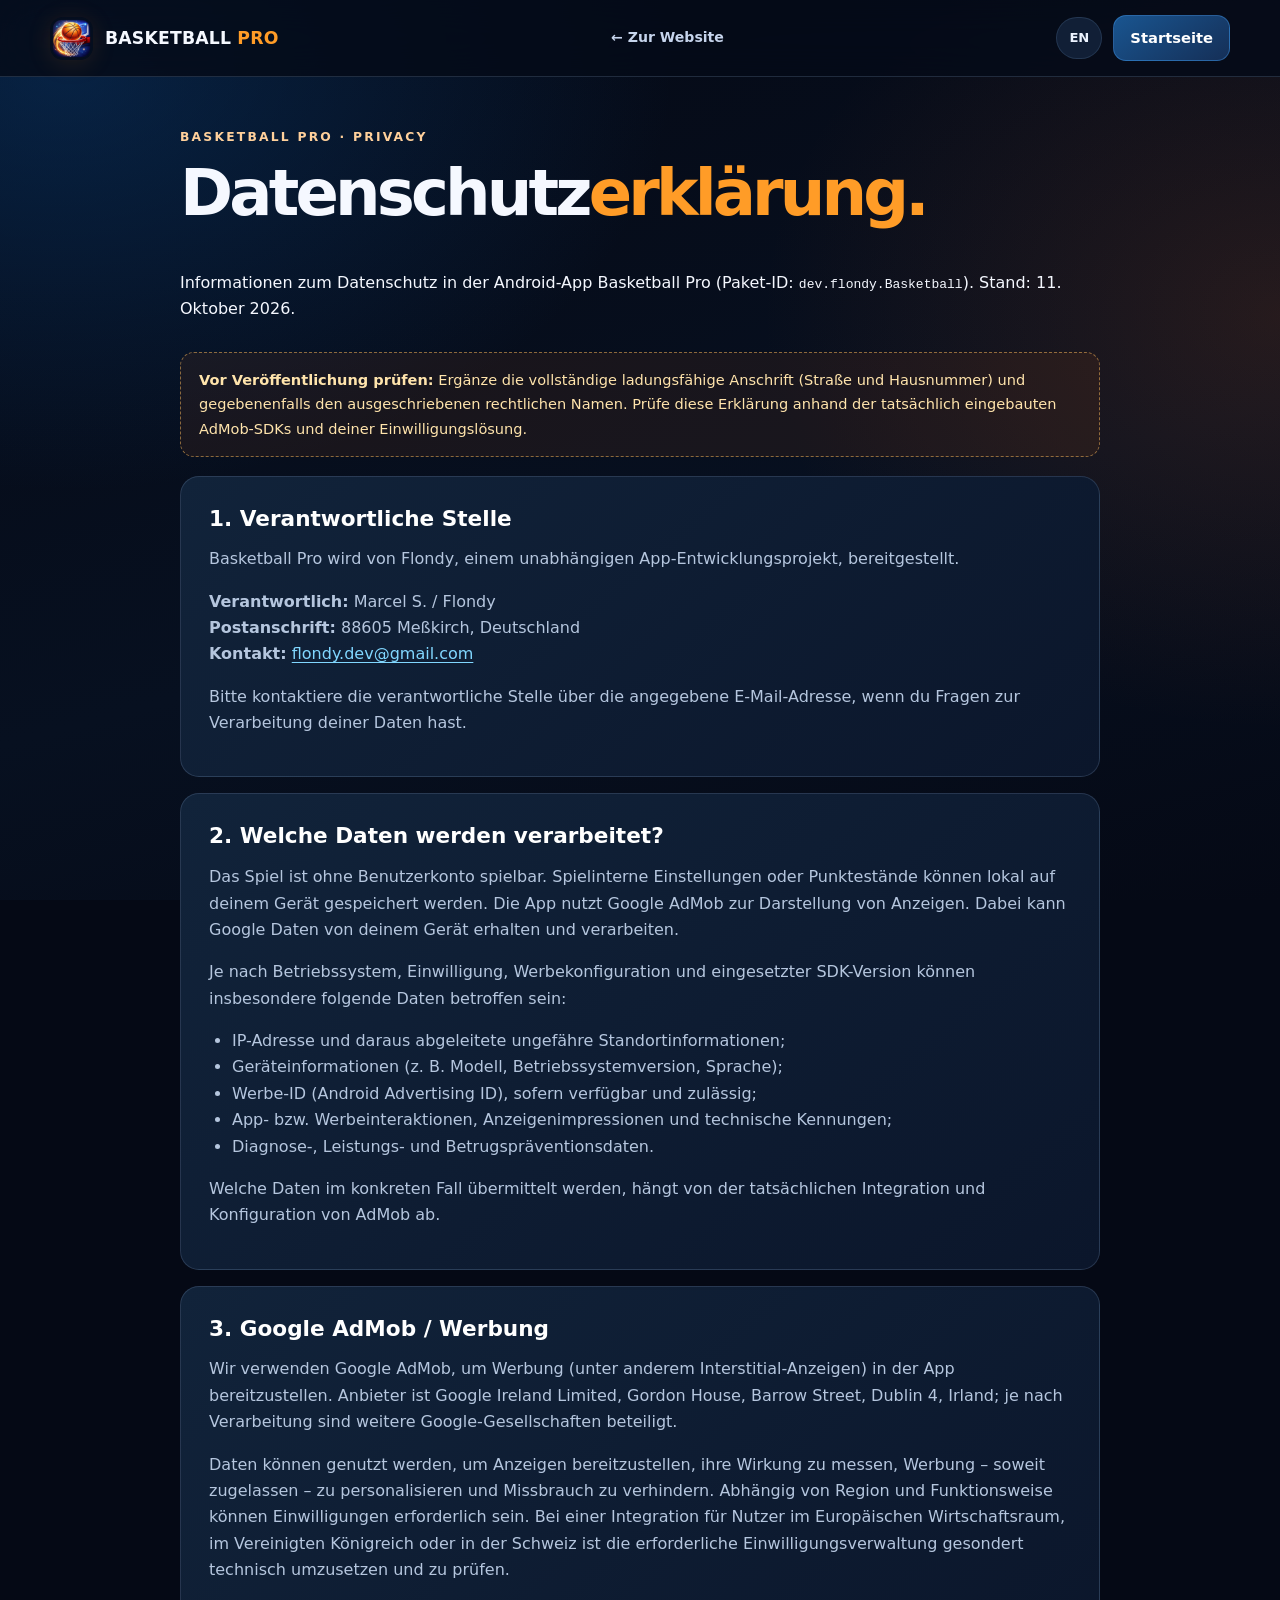
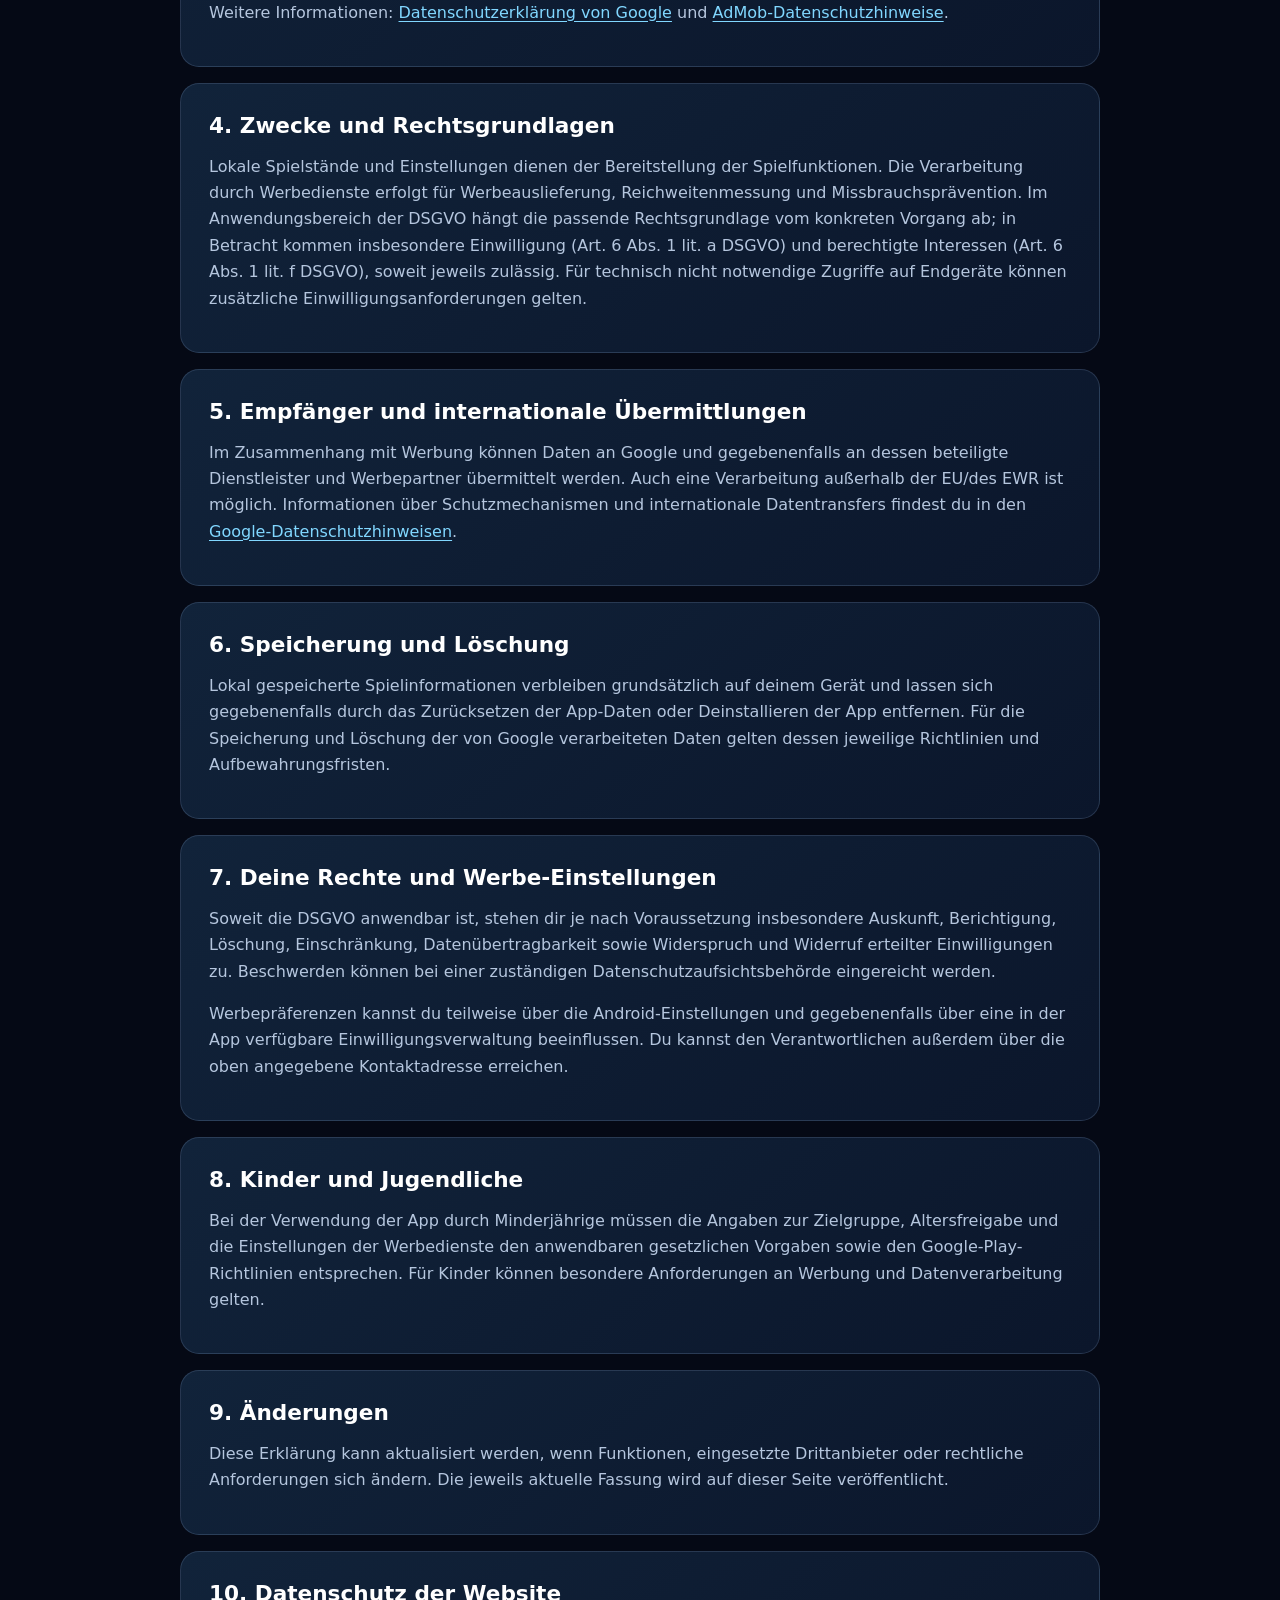
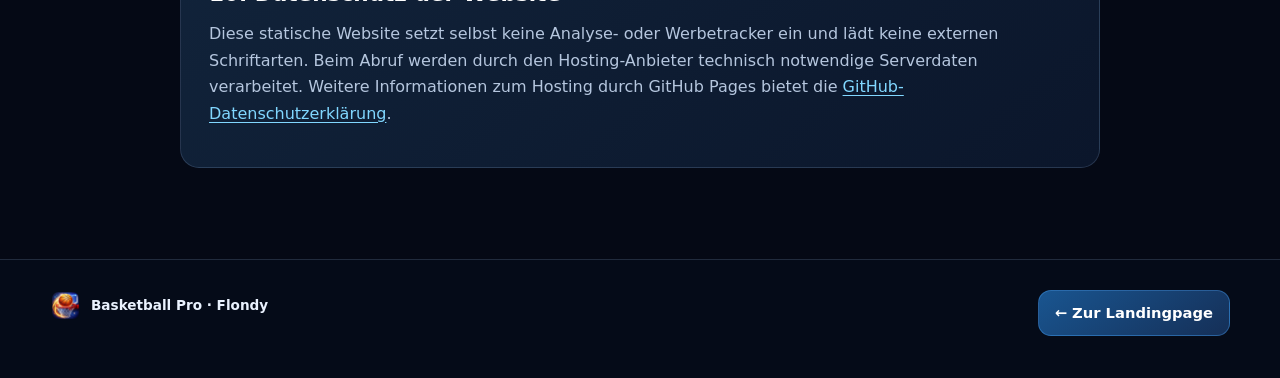
==== privacy.html @ b855fa84 "Add files via upload" ====
<!doctype html>
<html lang="de">
<head>
  <meta charset="utf-8"><meta name="viewport" content="width=device-width,initial-scale=1">
  <title>Datenschutzerklärung / Privacy Policy | Basketball Pro</title>
  <meta name="description" content="Datenschutzerklärung / Privacy Policy für die Android-App Basketball Pro von Flondy.">
  <meta name="theme-color" content="#050915"><link rel="icon" href="assets/icon.png" type="image/png"><link rel="stylesheet" href="styles.css">
</head>
<body>
<header class="topbar"><nav class="wrap nav" aria-label="Navigation">
  <a class="brand" href="index.html"><img src="assets/icon.png" alt=""><span>BASKETBALL <b>PRO</b></span></a>
  <div class="nav-links"><a href="index.html"><span data-language="de">← Zur Website</span><span data-language="en" hidden>← Back to website</span></a></div>
  <div class="nav-actions"><button class="lang-switch" data-language-button type="button">EN</button><a href="index.html" class="btn btn-sm btn-blue"><span data-language="de">Startseite</span><span data-language="en" hidden>Home</span></a></div>
</nav></header>
<main class="wrap privacy-wrap">
<div class="privacy-head"><p class="eyebrow">BASKETBALL PRO · PRIVACY</p>
  <h1 data-language="de">Datenschutz<span style="color:var(--orange)">erklärung.</span></h1>
  <h1 data-language="en" hidden>Privacy <span style="color:var(--orange)">Policy.</span></h1>
  <p data-language="de">Informationen zum Datenschutz in der Android-App Basketball Pro (Paket-ID: <code>dev.flondy.Basketball</code>). Stand: 11. Oktober 2026.</p>
  <p data-language="en" hidden>Data privacy information for the Android app Basketball Pro (package ID: <code>dev.flondy.Basketball</code>). Last updated: October 11, 2026.</p>
</div>
<!-- Contact information as provided. Confirm legal name and full service address as well as consent and SDK data before publishing. -->
<div class="privacy-warning" data-language="de"><strong>Vor Veröffentlichung prüfen:</strong> Ergänze die vollständige ladungsfähige Anschrift (Straße und Hausnummer) und gegebenenfalls den ausgeschriebenen rechtlichen Namen. Prüfe diese Erklärung anhand der tatsächlich eingebauten AdMob-SDKs und deiner Einwilligungslösung.</div>
<div class="privacy-warning" data-language="en" hidden><strong>Review before publishing:</strong> Add the full service address (street and house number) and, if necessary, your full legal name. Verify the policy against the AdMob SDKs and consent mechanism actually implemented in your app.</div>
<section data-language="de">
 <div class="privacy-card"><h2>1. Verantwortliche Stelle</h2><p>Basketball Pro wird von Flondy, einem unabhängigen App-Entwicklungsprojekt, bereitgestellt.</p><p><strong>Verantwortlich:</strong> Marcel S. / Flondy<br><strong>Postanschrift:</strong> 88605 Meßkirch, Deutschland<br><strong>Kontakt:</strong> <a href="mailto:flondy.dev@gmail.com">flondy.dev@gmail.com</a></p><p>Bitte kontaktiere die verantwortliche Stelle über die angegebene E-Mail-Adresse, wenn du Fragen zur Verarbeitung deiner Daten hast.</p></div>
 <div class="privacy-card"><h2>2. Welche Daten werden verarbeitet?</h2><p>Das Spiel ist ohne Benutzerkonto spielbar. Spielinterne Einstellungen oder Punktestände können lokal auf deinem Gerät gespeichert werden. Die App nutzt Google AdMob zur Darstellung von Anzeigen. Dabei kann Google Daten von deinem Gerät erhalten und verarbeiten.</p><p>Je nach Betriebssystem, Einwilligung, Werbekonfiguration und eingesetzter SDK-Version können insbesondere folgende Daten betroffen sein:</p><ul><li>IP-Adresse und daraus abgeleitete ungefähre Standortinformationen;</li><li>Geräteinformationen (z. B. Modell, Betriebssystemversion, Sprache);</li><li>Werbe-ID (Android Advertising ID), sofern verfügbar und zulässig;</li><li>App- bzw. Werbeinteraktionen, Anzeigenimpressionen und technische Kennungen;</li><li>Diagnose-, Leistungs- und Betrugspräventionsdaten.</li></ul><p>Welche Daten im konkreten Fall übermittelt werden, hängt von der tatsächlichen Integration und Konfiguration von AdMob ab.</p></div>
 <div class="privacy-card"><h2>3. Google AdMob / Werbung</h2><p>Wir verwenden Google AdMob, um Werbung (unter anderem Interstitial-Anzeigen) in der App bereitzustellen. Anbieter ist Google Ireland Limited, Gordon House, Barrow Street, Dublin 4, Irland; je nach Verarbeitung sind weitere Google-Gesellschaften beteiligt.</p><p>Daten können genutzt werden, um Anzeigen bereitzustellen, ihre Wirkung zu messen, Werbung – soweit zugelassen – zu personalisieren und Missbrauch zu verhindern. Abhängig von Region und Funktionsweise können Einwilligungen erforderlich sein. Bei einer Integration für Nutzer im Europäischen Wirtschaftsraum, im Vereinigten Königreich oder in der Schweiz ist die erforderliche Einwilligungsverwaltung gesondert technisch umzusetzen und zu prüfen.</p><p>Weitere Informationen: <a href="https://policies.google.com/privacy" target="_blank" rel="noopener noreferrer">Datenschutzerklärung von Google</a> und <a href="https://support.google.com/admob/answer/6128543" target="_blank" rel="noopener noreferrer">AdMob-Datenschutzhinweise</a>.</p></div>
 <div class="privacy-card"><h2>4. Zwecke und Rechtsgrundlagen</h2><p>Lokale Spielstände und Einstellungen dienen der Bereitstellung der Spielfunktionen. Die Verarbeitung durch Werbedienste erfolgt für Werbeauslieferung, Reichweitenmessung und Missbrauchsprävention. Im Anwendungsbereich der DSGVO hängt die passende Rechtsgrundlage vom konkreten Vorgang ab; in Betracht kommen insbesondere Einwilligung (Art. 6 Abs. 1 lit. a DSGVO) und berechtigte Interessen (Art. 6 Abs. 1 lit. f DSGVO), soweit jeweils zulässig. Für technisch nicht notwendige Zugriffe auf Endgeräte können zusätzliche Einwilligungsanforderungen gelten.</p></div>
 <div class="privacy-card"><h2>5. Empfänger und internationale Übermittlungen</h2><p>Im Zusammenhang mit Werbung können Daten an Google und gegebenenfalls an dessen beteiligte Dienstleister und Werbepartner übermittelt werden. Auch eine Verarbeitung außerhalb der EU/des EWR ist möglich. Informationen über Schutzmechanismen und internationale Datentransfers findest du in den <a href="https://policies.google.com/privacy" target="_blank" rel="noopener noreferrer">Google-Datenschutzhinweisen</a>.</p></div>
 <div class="privacy-card"><h2>6. Speicherung und Löschung</h2><p>Lokal gespeicherte Spielinformationen verbleiben grundsätzlich auf deinem Gerät und lassen sich gegebenenfalls durch das Zurücksetzen der App-Daten oder Deinstallieren der App entfernen. Für die Speicherung und Löschung der von Google verarbeiteten Daten gelten dessen jeweilige Richtlinien und Aufbewahrungsfristen.</p></div>
 <div class="privacy-card"><h2>7. Deine Rechte und Werbe-Einstellungen</h2><p>Soweit die DSGVO anwendbar ist, stehen dir je nach Voraussetzung insbesondere Auskunft, Berichtigung, Löschung, Einschränkung, Datenübertragbarkeit sowie Widerspruch und Widerruf erteilter Einwilligungen zu. Beschwerden können bei einer zuständigen Datenschutzaufsichtsbehörde eingereicht werden.</p><p>Werbepräferenzen kannst du teilweise über die Android-Einstellungen und gegebenenfalls über eine in der App verfügbare Einwilligungsverwaltung beeinflussen. Du kannst den Verantwortlichen außerdem über die oben angegebene Kontaktadresse erreichen.</p></div>
 <div class="privacy-card"><h2>8. Kinder und Jugendliche</h2><p>Bei der Verwendung der App durch Minderjährige müssen die Angaben zur Zielgruppe, Altersfreigabe und die Einstellungen der Werbedienste den anwendbaren gesetzlichen Vorgaben sowie den Google-Play-Richtlinien entsprechen. Für Kinder können besondere Anforderungen an Werbung und Datenverarbeitung gelten.</p></div>
 <div class="privacy-card"><h2>9. Änderungen</h2><p>Diese Erklärung kann aktualisiert werden, wenn Funktionen, eingesetzte Drittanbieter oder rechtliche Anforderungen sich ändern. Die jeweils aktuelle Fassung wird auf dieser Seite veröffentlicht.</p></div>
 <div class="privacy-card"><h2>10. Datenschutz der Website</h2><p>Diese statische Website setzt selbst keine Analyse- oder Werbetracker ein und lädt keine externen Schriftarten. Beim Abruf werden durch den Hosting-Anbieter technisch notwendige Serverdaten verarbeitet. Weitere Informationen zum Hosting durch GitHub Pages bietet die <a href="https://docs.github.com/en/site-policy/privacy-policies/github-general-privacy-statement" target="_blank" rel="noopener noreferrer">GitHub-Datenschutzerklärung</a>.</p></div>
</section>
<section data-language="en" hidden>
 <div class="privacy-card"><h2>1. Data controller</h2><p>Basketball Pro is provided by Flondy, an independent app development project.</p><p><strong>Controller:</strong> Marcel S. / Flondy<br><strong>Postal address:</strong> 88605 Meßkirch, Germany<br><strong>Contact:</strong> <a href="mailto:flondy.dev@gmail.com">flondy.dev@gmail.com</a></p><p>Please contact the controller at the listed email address with any privacy questions.</p></div>
 <div class="privacy-card"><h2>2. Information processed</h2><p>The game can be played without creating an account. Game settings and scores may be stored locally on the device. The app uses Google AdMob to display advertisements; in doing so, Google may receive and process device-related information.</p><p>Depending on the operating system, permissions, advertising configuration and SDK version, data may include:</p><ul><li>IP address and approximate location derived from it;</li><li>Device information (such as model, OS version and language);</li><li>Android Advertising ID where available and permitted;</li><li>Ad interactions, impressions and technical identifiers;</li><li>Diagnostics, performance and fraud-prevention data.</li></ul><p>The actual information transferred depends on the installed AdMob SDK and its configuration.</p></div>
 <div class="privacy-card"><h2>3. Google AdMob / advertising</h2><p>We use Google AdMob to display ads, including interstitial ads. A provider is Google Ireland Limited, Gordon House, Barrow Street, Dublin 4, Ireland; other Google entities may be involved in certain processing activities.</p><p>Information may be used to serve ads, measure performance, personalize ads where permitted and prevent fraud. Consent may be required depending on the country and processing activity. The app's actual consent implementation for relevant regions must be separately configured and verified.</p><p>See <a href="https://policies.google.com/privacy" target="_blank" rel="noopener noreferrer">Google Privacy Policy</a> and <a href="https://support.google.com/admob/answer/6128543" target="_blank" rel="noopener noreferrer">AdMob privacy information</a>.</p></div>
 <div class="privacy-card"><h2>4. Purposes and legal bases</h2><p>Local scores and settings support game functionality. Advertising services process data to serve and measure ads and help prevent abuse. Where the GDPR applies, the legal basis depends on the specific processing activity and may include consent (Art. 6(1)(a) GDPR) or legitimate interests (Art. 6(1)(f) GDPR), where appropriate. Separate consent rules may apply to non-essential access to devices.</p></div>
 <div class="privacy-card"><h2>5. Recipients and international transfers</h2><p>Advertising-related data may be shared with Google and, where applicable, relevant service providers and advertising partners. Data may be processed outside the EU/EEA. For information on applicable protections, please consult the <a href="https://policies.google.com/privacy" target="_blank" rel="noopener noreferrer">Google Privacy Policy</a>.</p></div>
 <div class="privacy-card"><h2>6. Retention and deletion</h2><p>Locally stored game information generally remains on your device and can usually be removed by clearing the app's data or uninstalling it. Google's own retention and deletion policies govern data it processes.</p></div>
 <div class="privacy-card"><h2>7. Your rights and advertising choices</h2><p>Where the GDPR applies and relevant conditions are met, you may have rights of access, correction, deletion, restriction, portability, objection and withdrawal of consent. You may also complain to a competent supervisory authority.</p><p>Some advertising settings can be controlled in Android settings and, where implemented, through the app's consent settings. You can also contact the controller using the contact details above.</p></div>
 <div class="privacy-card"><h2>8. Children and minors</h2><p>When minors use the app, audience declarations, age ratings and advertising settings must follow applicable laws and Google Play policies. Additional restrictions can apply to advertising and data processing relating to children.</p></div>
 <div class="privacy-card"><h2>9. Changes</h2><p>This Privacy Policy may be updated when features, third-party services or applicable regulations change. The latest version will be published here.</p></div>
 <div class="privacy-card"><h2>10. Website privacy</h2><p>This static website does not embed analytics or advertising trackers or load external font services. The hosting provider may process technical server access information. See <a href="https://docs.github.com/en/site-policy/privacy-policies/github-general-privacy-statement" target="_blank" rel="noopener noreferrer">GitHub's Privacy Statement</a> for GitHub Pages.</p></div>
</section>
</main>
<footer class="site-footer"><div class="wrap footer-row"><a href="index.html" class="footer-brand"><img src="assets/icon.png" alt="">Basketball Pro · Flondy</a><a href="index.html" class="btn btn-sm btn-blue"><span data-language="de">← Zur Landingpage</span><span data-language="en" hidden>← Back to landing page</span></a></div></footer>
<script src="script.js" defer></script>
</body></html>
---- styles.css ----
/* Basketball Pro • Flondy – responsive, zero dependencies */
:root{--bg:#050915;--navy:#08152e;--panel:#0d1b37;--line:rgba(180,209,255,.16);--white:#f5f8ff;--muted:#a5b5d3;--orange:#ff9c27;--yellow:#ffe092;--blue:#53b9ff;--cyan:#6ee6ff;--r:24px;--max:1180px}
*{box-sizing:border-box}html{scroll-behavior:smooth}body{margin:0;background:var(--bg);color:var(--white);font-family:Inter,ui-sans-serif,system-ui,-apple-system,'Segoe UI',Arial,sans-serif;line-height:1.65;overflow-x:hidden}body:before{content:'';position:fixed;inset:0;z-index:-1;pointer-events:none;background:radial-gradient(ellipse 800px 550px at 5% 8%,#093b7180,transparent 76%),radial-gradient(ellipse 700px 560px at 100% 35%,#b44e162e,transparent 74%),linear-gradient(165deg,#050915,#071020 60%,#050915)}a{color:inherit;text-decoration:none}a:focus-visible,button:focus-visible{outline:3px solid var(--cyan);outline-offset:4px}img{max-width:100%;display:block}button{font:inherit}[hidden]{display:none!important}.wrap{width:min(var(--max),calc(100% - 40px));margin:auto}
.topbar{position:sticky;top:0;z-index:50;border-bottom:1px solid var(--line);background:rgba(5,11,25,.84);backdrop-filter:blur(20px)}.nav{min-height:76px;display:flex;align-items:center;gap:22px;justify-content:space-between}.brand{display:flex;align-items:center;gap:12px;font-size:1.08rem;font-weight:900;letter-spacing:.01em;white-space:nowrap}.brand img{width:43px;height:43px;border-radius:13px;object-fit:cover;box-shadow:0 3px 25px #ff881e22}.brand span b{color:var(--orange)}.nav-links{display:flex;align-items:center;gap:25px;font-size:.88rem;color:#c6d4ec;font-weight:700}.nav-links a:hover,.footer-links a:hover{color:var(--orange)}.nav-actions{display:flex;align-items:center;gap:11px}.lang-switch{border:1px solid #4d6e924f;border-radius:100px;background:#111f36;color:#ecf3ff;padding:9px 12px;font-size:.82rem;font-weight:850;cursor:pointer}.lang-switch:hover{background:#263956}
.btn{border:1px solid var(--line);padding:13px 19px;border-radius:13px;background:#132644;color:white;display:inline-flex;align-items:center;justify-content:center;gap:10px;font-size:.92rem;font-weight:850;min-height:48px;cursor:pointer;transition:transform .2s,filter .2s,background .2s,box-shadow .2s}.btn:hover{transform:translateY(-3px);filter:brightness(1.08)}.btn-orange{border-color:#ffbe72;background:linear-gradient(135deg,#ffcf70,#ff8c1f 72%,#ef5a09);color:#131015;box-shadow:0 10px 30px #ff7c1c4d}.btn-blue{border-color:#489fef66;background:linear-gradient(145deg,#195590,#152f57)}.btn-simple{background:#172239}.btn-sm{padding:10px 16px;min-height:40px}.eyebrow{font-size:.77rem;color:#ffd09b;font-weight:900;letter-spacing:.18em;text-transform:uppercase}.hero{position:relative;padding:76px 0 76px;overflow:hidden}.hero:after{content:'';position:absolute;width:500px;height:500px;right:-200px;top:-270px;border-radius:50%;background:#ff7f1718;filter:blur(30px);pointer-events:none}.hero-grid{position:relative;display:grid;grid-template-columns:1fr .94fr;align-items:center;gap:55px}.pill{display:inline-flex;align-items:center;gap:9px;padding:8px 13px;border:1px solid #87d7ff42;background:#173e5e57;border-radius:30px;font-size:.78rem;color:#bfe7ff;font-weight:850;letter-spacing:.025em}.pill i{display:inline-block;background:#58e6ba;box-shadow:0 0 0 4px #58e6ba24;width:8px;height:8px;border-radius:50%}h1,h2,h3,p{margin-top:0}.headline{font-weight:1000;font-size:clamp(3.5rem,7.3vw,6.9rem);line-height:.98;letter-spacing:-.075em;margin:22px 0 23px;text-transform:uppercase}.headline .gold{display:block;color:var(--orange);background:linear-gradient(180deg,#fff3c3,#ffba45 48%,#ff7c1c);color:transparent;background-clip:text;-webkit-background-clip:text}.hero-desc{font-size:1.09rem;color:#c0d1eb;max-width:53ch;line-height:1.78}.hero-cta{margin-top:26px;display:flex;flex-wrap:wrap;gap:12px}.micro-stats{display:flex;flex-wrap:wrap;gap:18px;margin-top:28px;color:#b6c8e2;font-weight:750;font-size:.86rem}.micro-stats span::before{content:'✦';color:var(--orange);margin-right:8px}.visual{position:relative;min-width:0}.visual::after{content:'';position:absolute;inset:10% -6% -9%;border-radius:45%;background:#ff802528;filter:blur(55px);z-index:-1}.visual-frame{border:1px solid #609fe64f;border-radius:30px;background:linear-gradient(140deg,#16345591,#090f20);padding:10px;box-shadow:0 25px 95px #0009,0 0 50px #00baff10;overflow:hidden;transform:rotate(1deg)}.visual-frame img{border-radius:22px;width:100%;aspect-ratio:1/1;object-fit:cover}.visual-floating{position:absolute;bottom:-24px;left:-18px;background:linear-gradient(130deg,#112b53,#091d39);border:1px solid #55acff91;box-shadow:0 15px 35px #0009;padding:12px 18px;border-radius:16px;font-size:.86rem;font-weight:900;letter-spacing:.015em}.visual-floating strong{color:#78e4fc;font-size:1.16rem}
.section{padding:66px 0}.section-head{margin-bottom:29px}.section-head h2{font-size:clamp(2rem,3.7vw,3.25rem);line-height:1.12;letter-spacing:-.04em;margin:8px 0 13px}.section-head p{color:var(--muted);max-width:70ch}.section-head strong{color:#ffb34b}.feature-strip{border-top:1px solid var(--line);border-bottom:1px solid var(--line);background:linear-gradient(90deg,#0a1c33,#0e2840,#0a1c33);padding:19px 0}.feature-strip .wrap{display:flex;gap:25px;flex-wrap:wrap;align-items:center;justify-content:space-around;font-size:.81rem;color:#d2dff4;font-weight:800;letter-spacing:.08em;text-transform:uppercase}.feature-strip b{color:var(--orange)}.features{display:grid;grid-template-columns:repeat(3,minmax(0,1fr));gap:15px}.fcard{position:relative;overflow:hidden;background:linear-gradient(140deg,#122849dc,#0b162bdc);border:1px solid var(--line);border-radius:22px;padding:25px;transition:transform .2s,border-color .2s}.fcard:hover{transform:translateY(-5px);border-color:#54baff69}.fcard .ficon{width:49px;height:49px;border-radius:14px;display:grid;place-items:center;font-size:1.55rem;background:linear-gradient(145deg,#233e5b,#0c243b);box-shadow:inset 0 0 0 1px #67a8e53b;margin-bottom:18px}.fcard h3{font-size:1.1rem;margin-bottom:9px}.fcard p{color:var(--muted);font-size:.91rem;margin:0}
.spotlight{border-radius:25px;background:linear-gradient(145deg,#0c2545,#0f1b32);border:1px solid #5da6ff48;overflow:hidden;display:grid;grid-template-columns:1fr 1fr;align-items:center;gap:0}.spotlight-text{padding:40px}.spotlight-text h3{font-size:2.2rem;line-height:1.15;letter-spacing:-.03em}.spotlight-text p{color:var(--muted);line-height:1.8}.spotlight img{width:100%;height:100%;min-height:320px;object-fit:cover}.banner-image{width:100%;border-radius:19px;border:1px solid #4a97d456;box-shadow:0 15px 40px #0008}
.gallery-grid{display:grid;grid-template-columns:repeat(5,minmax(0,1fr));gap:13px}.shot{border:1px solid #668db742;background:#0e1d34;border-radius:18px;overflow:hidden;transition:transform .25s,box-shadow .25s;cursor:pointer;padding:0;color:inherit;text-align:left}.shot:hover{transform:translateY(-7px);box-shadow:0 12px 40px #0009,0 0 0 1px #ff9225}.shot img{width:100%;aspect-ratio:9/16;object-fit:cover}.shot-copy{padding:14px 12px 15px}.shot-copy h3{font-size:.92rem;margin:0 0 4px;line-height:1.35}.shot-copy p{color:#9fb1cd;margin:0;font-size:.78rem;line-height:1.5}.fineprint{color:#819ab8;font-size:.82rem;margin-top:15px}.faq{display:grid;gap:10px;max-width:930px}.faq details{border:1px solid var(--line);border-radius:15px;background:#101e34;padding:19px 20px}.faq summary{font-weight:850;cursor:pointer}.faq details p{color:var(--muted);margin:12px 0 0}.cta-panel{background:radial-gradient(ellipse at 90% 0,#e9732d49,transparent 44%),linear-gradient(120deg,#10254a,#0a1429);border:1px solid #ffab5950;border-radius:27px;padding:43px;display:flex;align-items:center;justify-content:space-between;gap:30px}.cta-panel h2{font-size:clamp(2rem,4vw,3.2rem);line-height:1.1;letter-spacing:-.04em;margin:9px 0}.cta-panel p{color:#c1d0e7;margin:0}.site-footer{border-top:1px solid var(--line);background:#050b18;padding:30px 0 42px;color:#a4b4d1;font-size:.85rem}.footer-row{display:flex;justify-content:space-between;align-items:flex-start;gap:20px;flex-wrap:wrap}.footer-links{display:flex;gap:19px;flex-wrap:wrap}.footer-note{max-width:58ch;color:#788ca9;margin-top:14px}.footer-brand{display:flex;gap:10px;align-items:center;font-weight:900;color:#eaf2fe}.footer-brand img{width:31px;height:31px;border-radius:8px}
.lightbox{position:fixed;inset:0;z-index:100;background:#01040cee;display:flex;justify-content:center;align-items:center;flex-direction:column;padding:45px 20px 22px;gap:10px}.lightbox img{max-width:min(100%,640px);max-height:76vh;object-fit:contain;border:1px solid #6cb7ff7c;border-radius:15px;box-shadow:0 12px 60px #000}.lightbox-title{color:#dceaff;font-weight:850}.lightbox-close{position:absolute;top:18px;right:20px;color:#fff;border:1px solid #7a97ae7a;border-radius:50%;width:40px;height:40px;background:#1b3555;cursor:pointer;font-size:25px}.lightbox-close:hover{background:#395d83}
.privacy-wrap{padding:50px 0 75px;max-width:920px}.privacy-head{margin-bottom:30px}.privacy-head h1{font-size:clamp(2.4rem,6vw,4rem);line-height:1.05;letter-spacing:-.06em}.privacy-card{border:1px solid var(--line);border-radius:19px;padding:24px 28px;background:linear-gradient(140deg,#11233a,#0b162b);margin:16px 0}.privacy-card h2{font-size:1.35rem;margin-bottom:10px;color:#fff}.privacy-card h3{font-size:1.05rem;margin:20px 0 8px}.privacy-card p,.privacy-card li{color:#b5c6de}.privacy-card a{color:#81d7ff;text-decoration:underline;text-underline-offset:3px}.privacy-card ul{padding-left:23px}.privacy-warning{padding:15px 18px;border:1px dashed #f3b55b86;background:#8f471622;color:#ffe4ac;border-radius:14px;margin:19px 0;font-size:.91rem}.privacy-card code{color:#ffd186;font-family:ui-monospace,Consolas,monospace}
@media(max-width:1020px){.gallery-grid{grid-template-columns:repeat(3,minmax(0,1fr))}.hero-grid{gap:28px}.headline{font-size:clamp(3.2rem,8vw,5rem)}.nav-links{gap:13px}}
@media(max-width:760px){.wrap{width:min(var(--max),calc(100% - 28px))}.nav{min-height:67px;gap:8px}.brand{font-size:.95rem}.brand img{width:35px;height:35px}.nav-links{display:none}.nav-actions .btn{padding:8px 12px;min-height:37px;font-size:.74rem}.lang-switch{padding:7px 9px}.hero{padding:44px 0 62px}.hero-grid{grid-template-columns:1fr}.headline{font-size:clamp(3.1rem,12vw,5.8rem)}.hero-desc{font-size:1rem}.visual{width:min(100%,520px);margin:14px auto 0}.visual-floating{left:0}.section{padding:48px 0}.features{grid-template-columns:repeat(2,minmax(0,1fr))}.spotlight{grid-template-columns:1fr}.spotlight-text{padding:26px}.spotlight img{min-height:0;max-height:390px}.gallery-grid{grid-template-columns:repeat(2,minmax(0,1fr))}.cta-panel{padding:26px;display:block}.cta-panel .btn{margin-top:20px}.privacy-card{padding:20px}.feature-strip .wrap{gap:15px}.fcard{padding:19px}}
@media(max-width:410px){.nav-actions .btn{display:none}.features{grid-template-columns:1fr}.micro-stats{gap:10px}.hero-cta{flex-direction:column}.hero-cta a{width:100%}.gallery-grid{gap:10px}.shot-copy{padding:11px 9px}.shot-copy h3{font-size:.85rem}}
@media(prefers-reduced-motion:reduce){html{scroll-behavior:auto}*,*::before,*::after{animation-duration:.001ms!important;transition-duration:.001ms!important}}
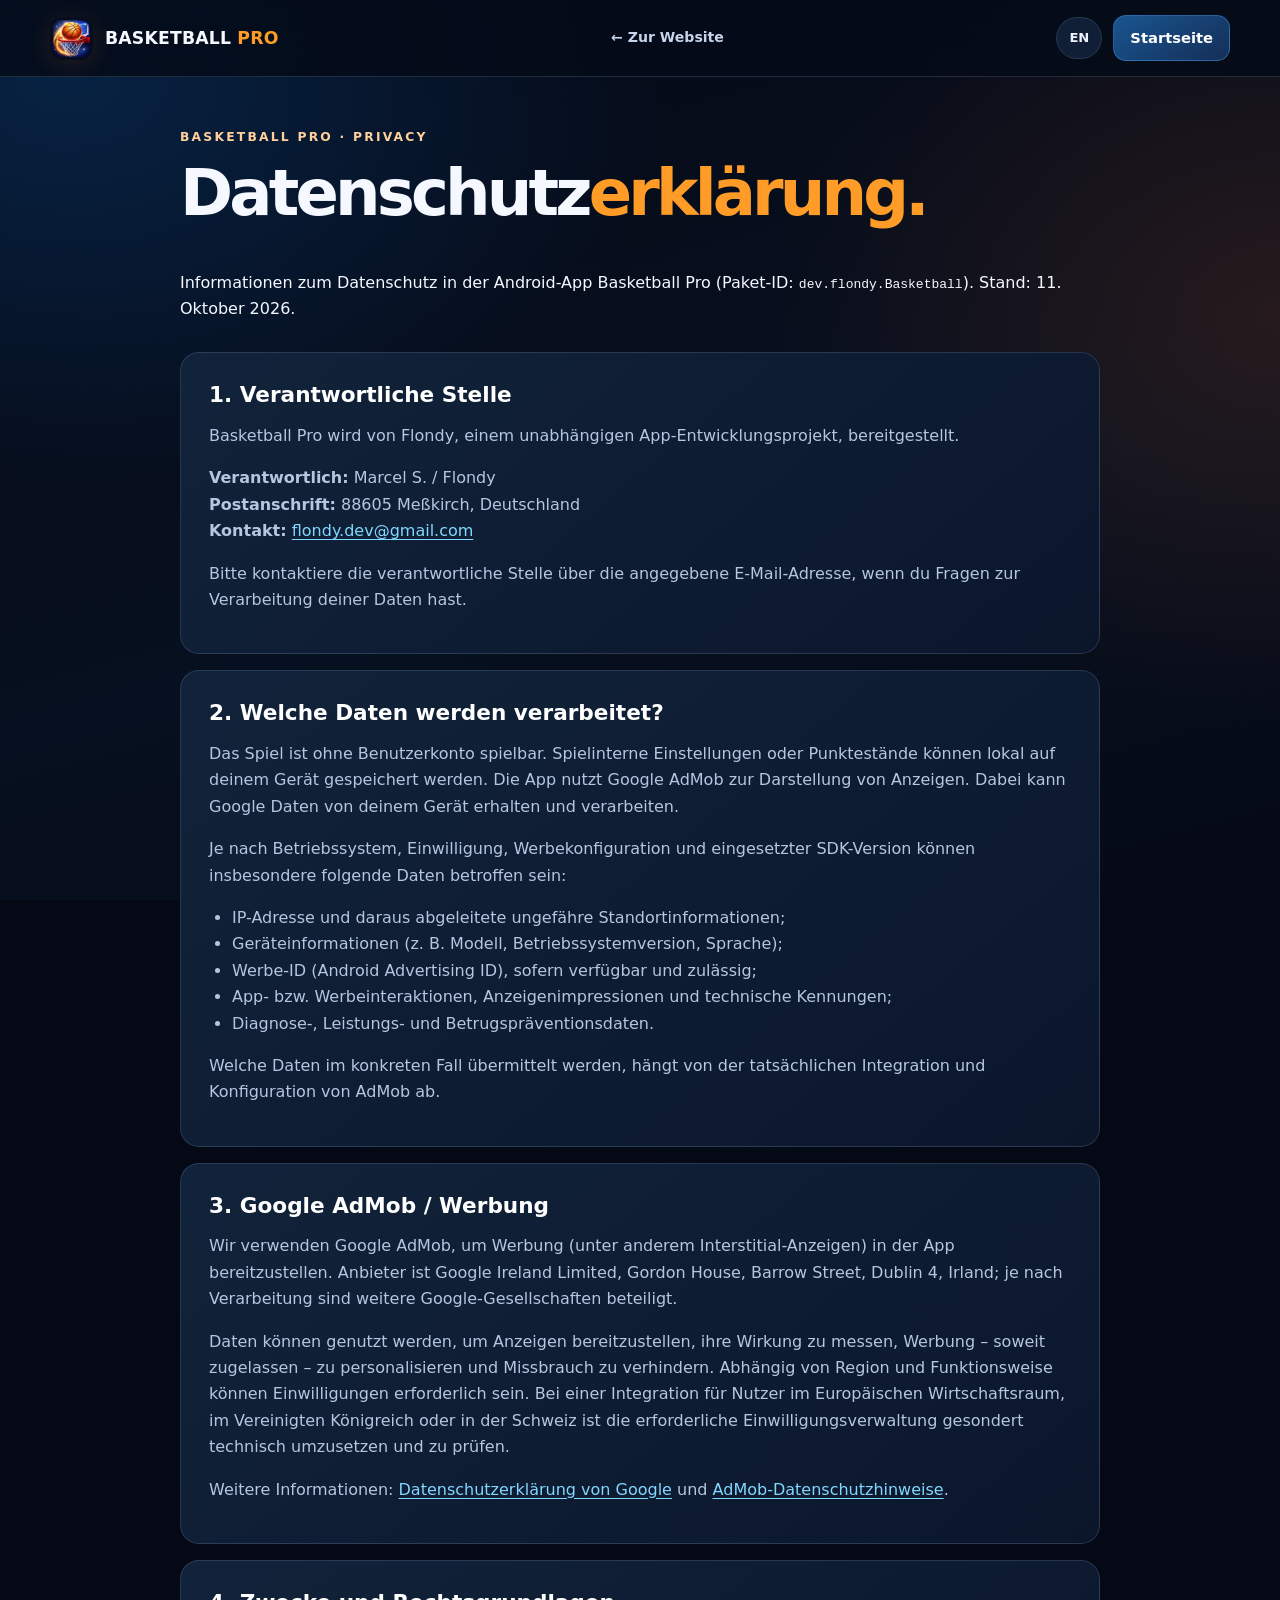
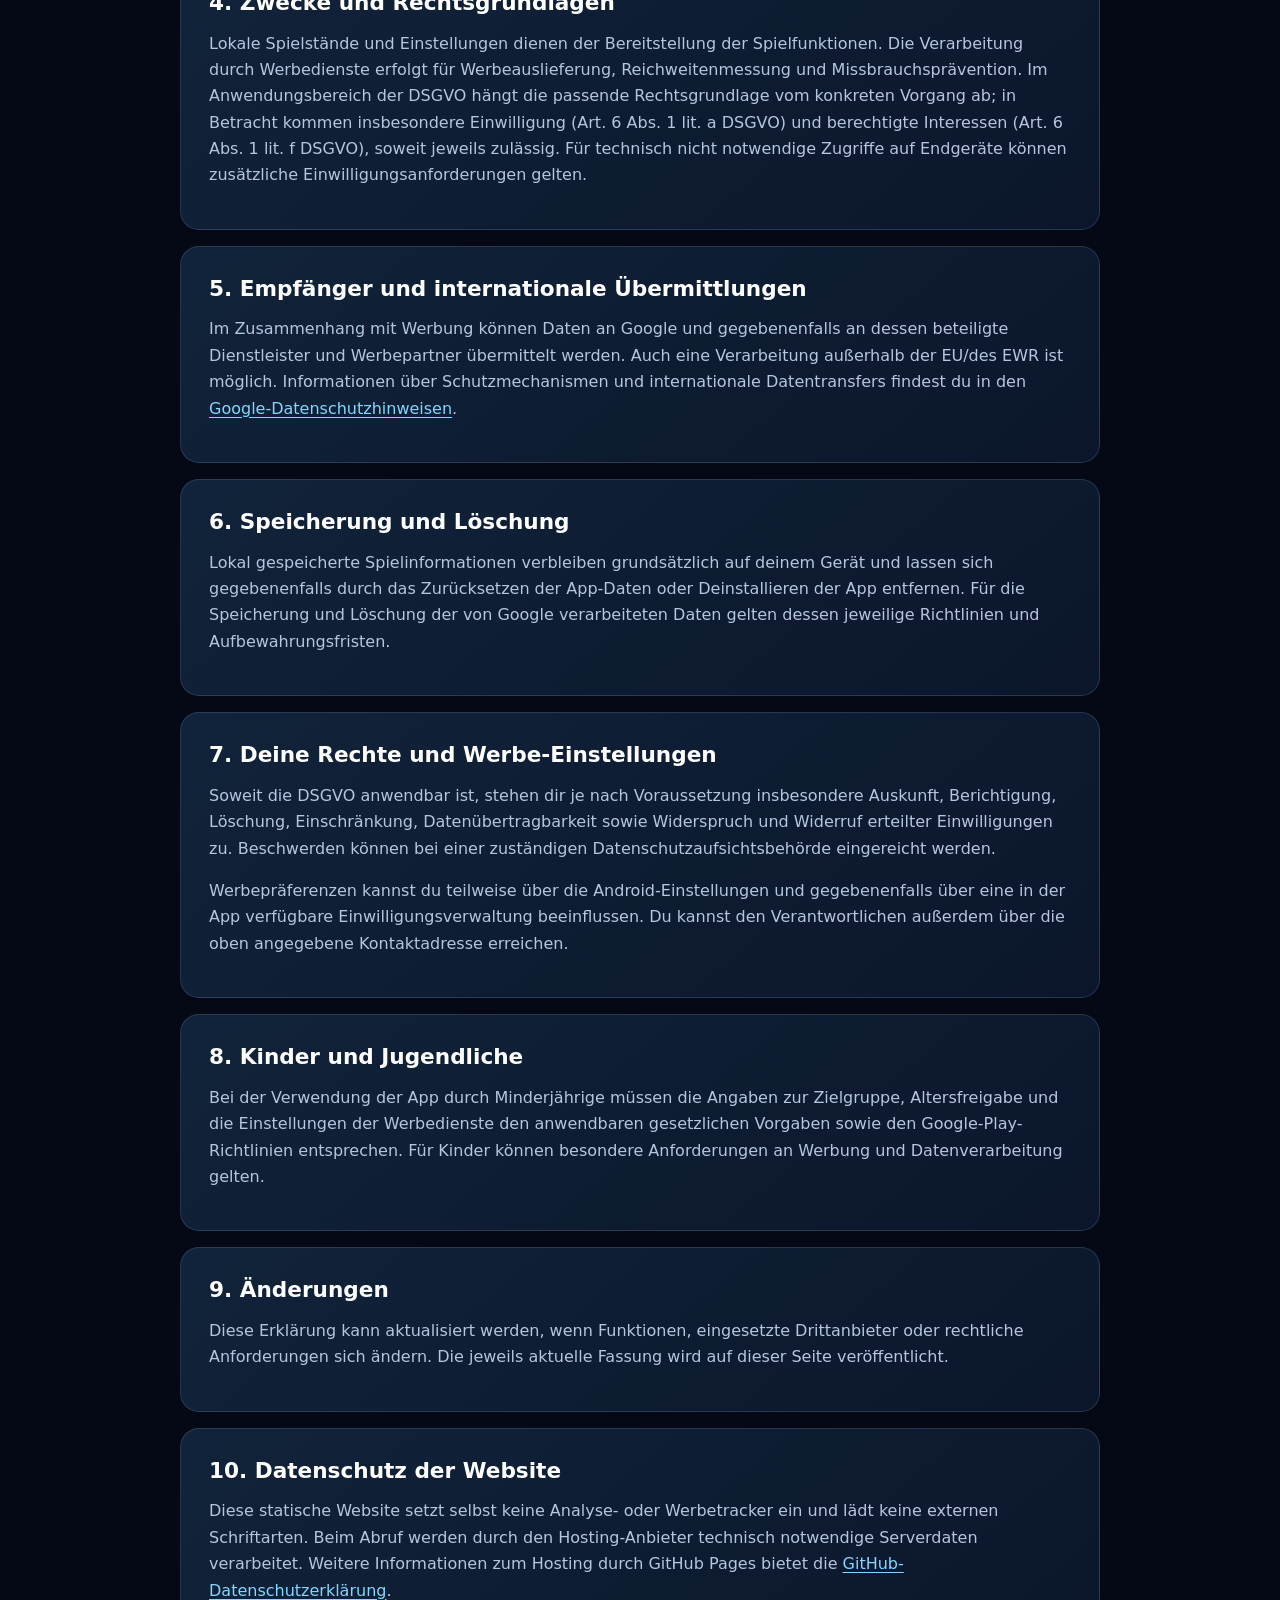
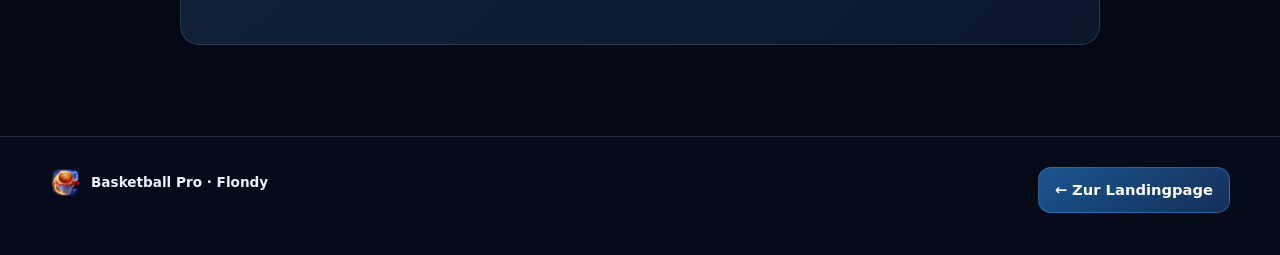
==== commit b6588b06: "Update privacy.html" ====
--- a/privacy.html
+++ b/privacy.html
@@ -19,9 +19,6 @@
   <p data-language="de">Informationen zum Datenschutz in der Android-App Basketball Pro (Paket-ID: <code>dev.flondy.Basketball</code>). Stand: 11. Oktober 2026.</p>
   <p data-language="en" hidden>Data privacy information for the Android app Basketball Pro (package ID: <code>dev.flondy.Basketball</code>). Last updated: October 11, 2026.</p>
 </div>
-<!-- Contact information as provided. Confirm legal name and full service address as well as consent and SDK data before publishing. -->
-<div class="privacy-warning" data-language="de"><strong>Vor Veröffentlichung prüfen:</strong> Ergänze die vollständige ladungsfähige Anschrift (Straße und Hausnummer) und gegebenenfalls den ausgeschriebenen rechtlichen Namen. Prüfe diese Erklärung anhand der tatsächlich eingebauten AdMob-SDKs und deiner Einwilligungslösung.</div>
-<div class="privacy-warning" data-language="en" hidden><strong>Review before publishing:</strong> Add the full service address (street and house number) and, if necessary, your full legal name. Verify the policy against the AdMob SDKs and consent mechanism actually implemented in your app.</div>
 <section data-language="de">
  <div class="privacy-card"><h2>1. Verantwortliche Stelle</h2><p>Basketball Pro wird von Flondy, einem unabhängigen App-Entwicklungsprojekt, bereitgestellt.</p><p><strong>Verantwortlich:</strong> Marcel S. / Flondy<br><strong>Postanschrift:</strong> 88605 Meßkirch, Deutschland<br><strong>Kontakt:</strong> <a href="mailto:flondy.dev@gmail.com">flondy.dev@gmail.com</a></p><p>Bitte kontaktiere die verantwortliche Stelle über die angegebene E-Mail-Adresse, wenn du Fragen zur Verarbeitung deiner Daten hast.</p></div>
  <div class="privacy-card"><h2>2. Welche Daten werden verarbeitet?</h2><p>Das Spiel ist ohne Benutzerkonto spielbar. Spielinterne Einstellungen oder Punktestände können lokal auf deinem Gerät gespeichert werden. Die App nutzt Google AdMob zur Darstellung von Anzeigen. Dabei kann Google Daten von deinem Gerät erhalten und verarbeiten.</p><p>Je nach Betriebssystem, Einwilligung, Werbekonfiguration und eingesetzter SDK-Version können insbesondere folgende Daten betroffen sein:</p><ul><li>IP-Adresse und daraus abgeleitete ungefähre Standortinformationen;</li><li>Geräteinformationen (z. B. Modell, Betriebssystemversion, Sprache);</li><li>Werbe-ID (Android Advertising ID), sofern verfügbar und zulässig;</li><li>App- bzw. Werbeinteraktionen, Anzeigenimpressionen und technische Kennungen;</li><li>Diagnose-, Leistungs- und Betrugspräventionsdaten.</li></ul><p>Welche Daten im konkreten Fall übermittelt werden, hängt von der tatsächlichen Integration und Konfiguration von AdMob ab.</p></div>
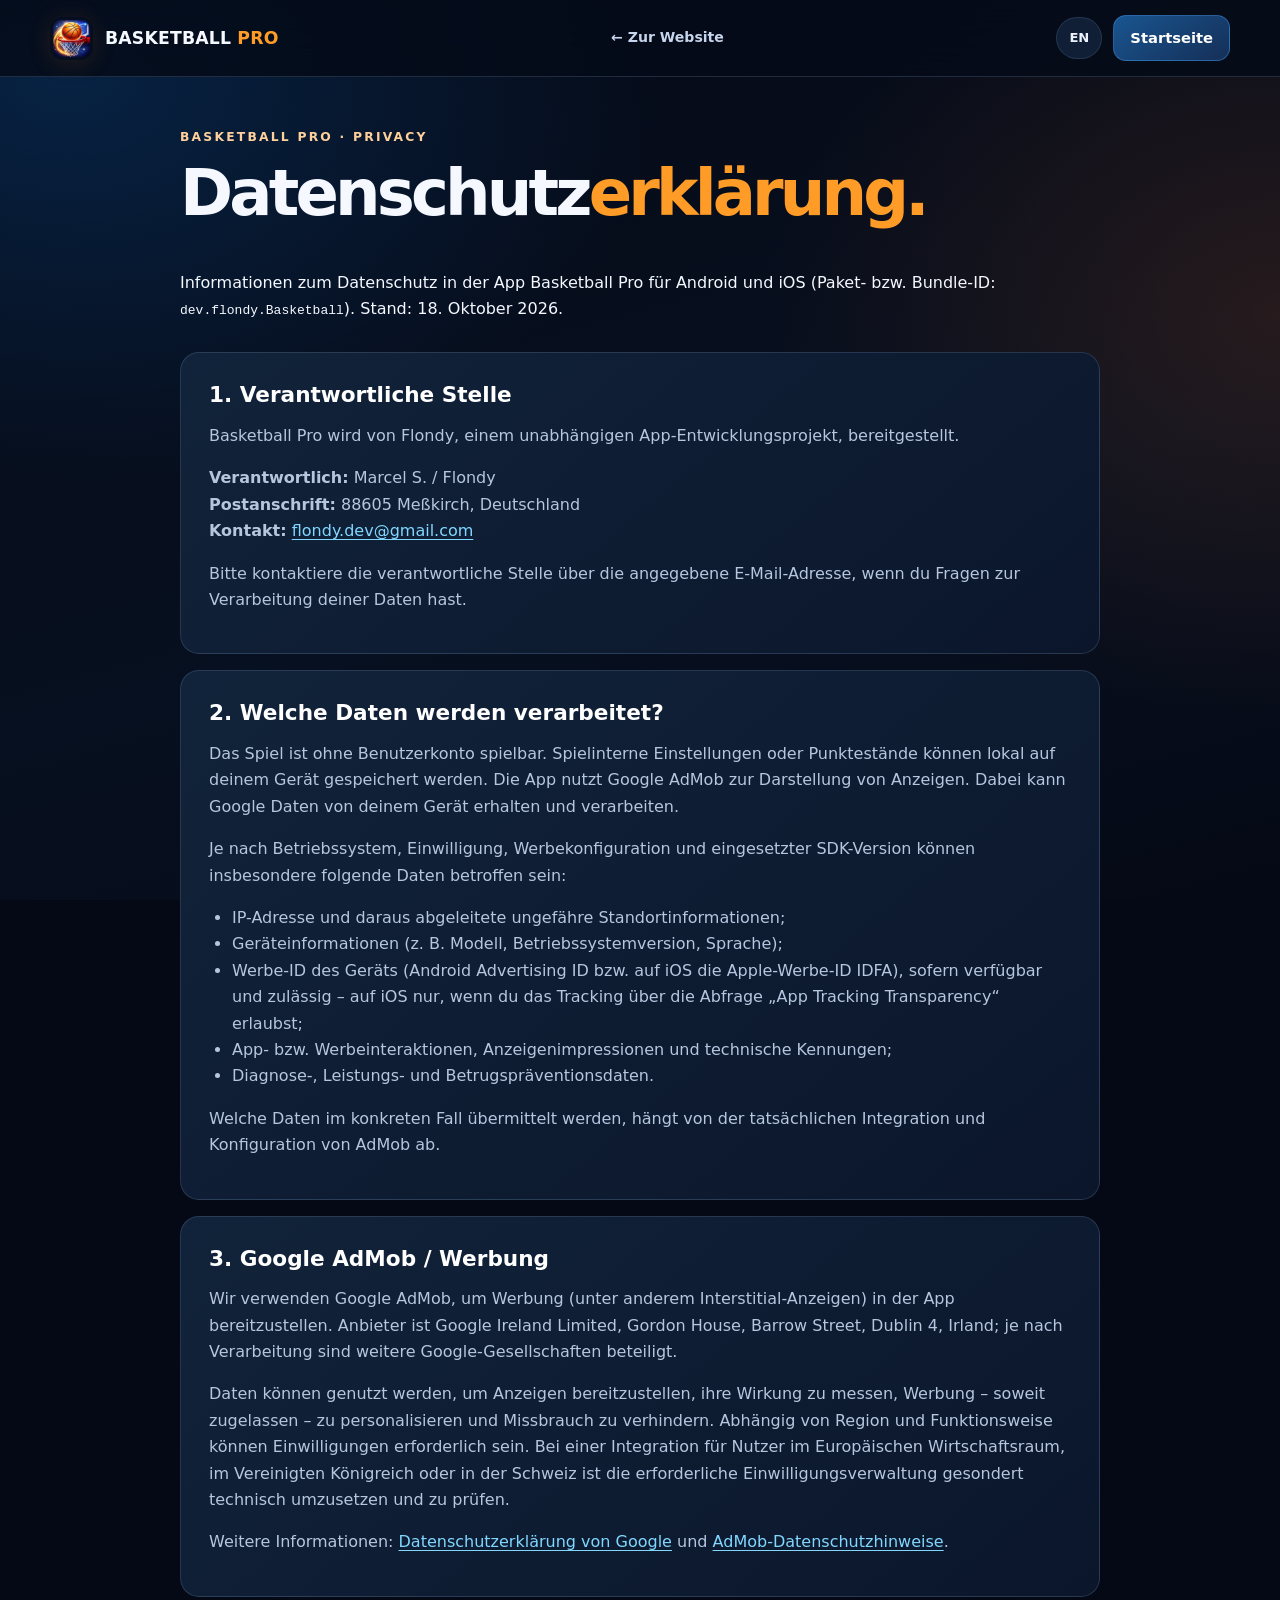
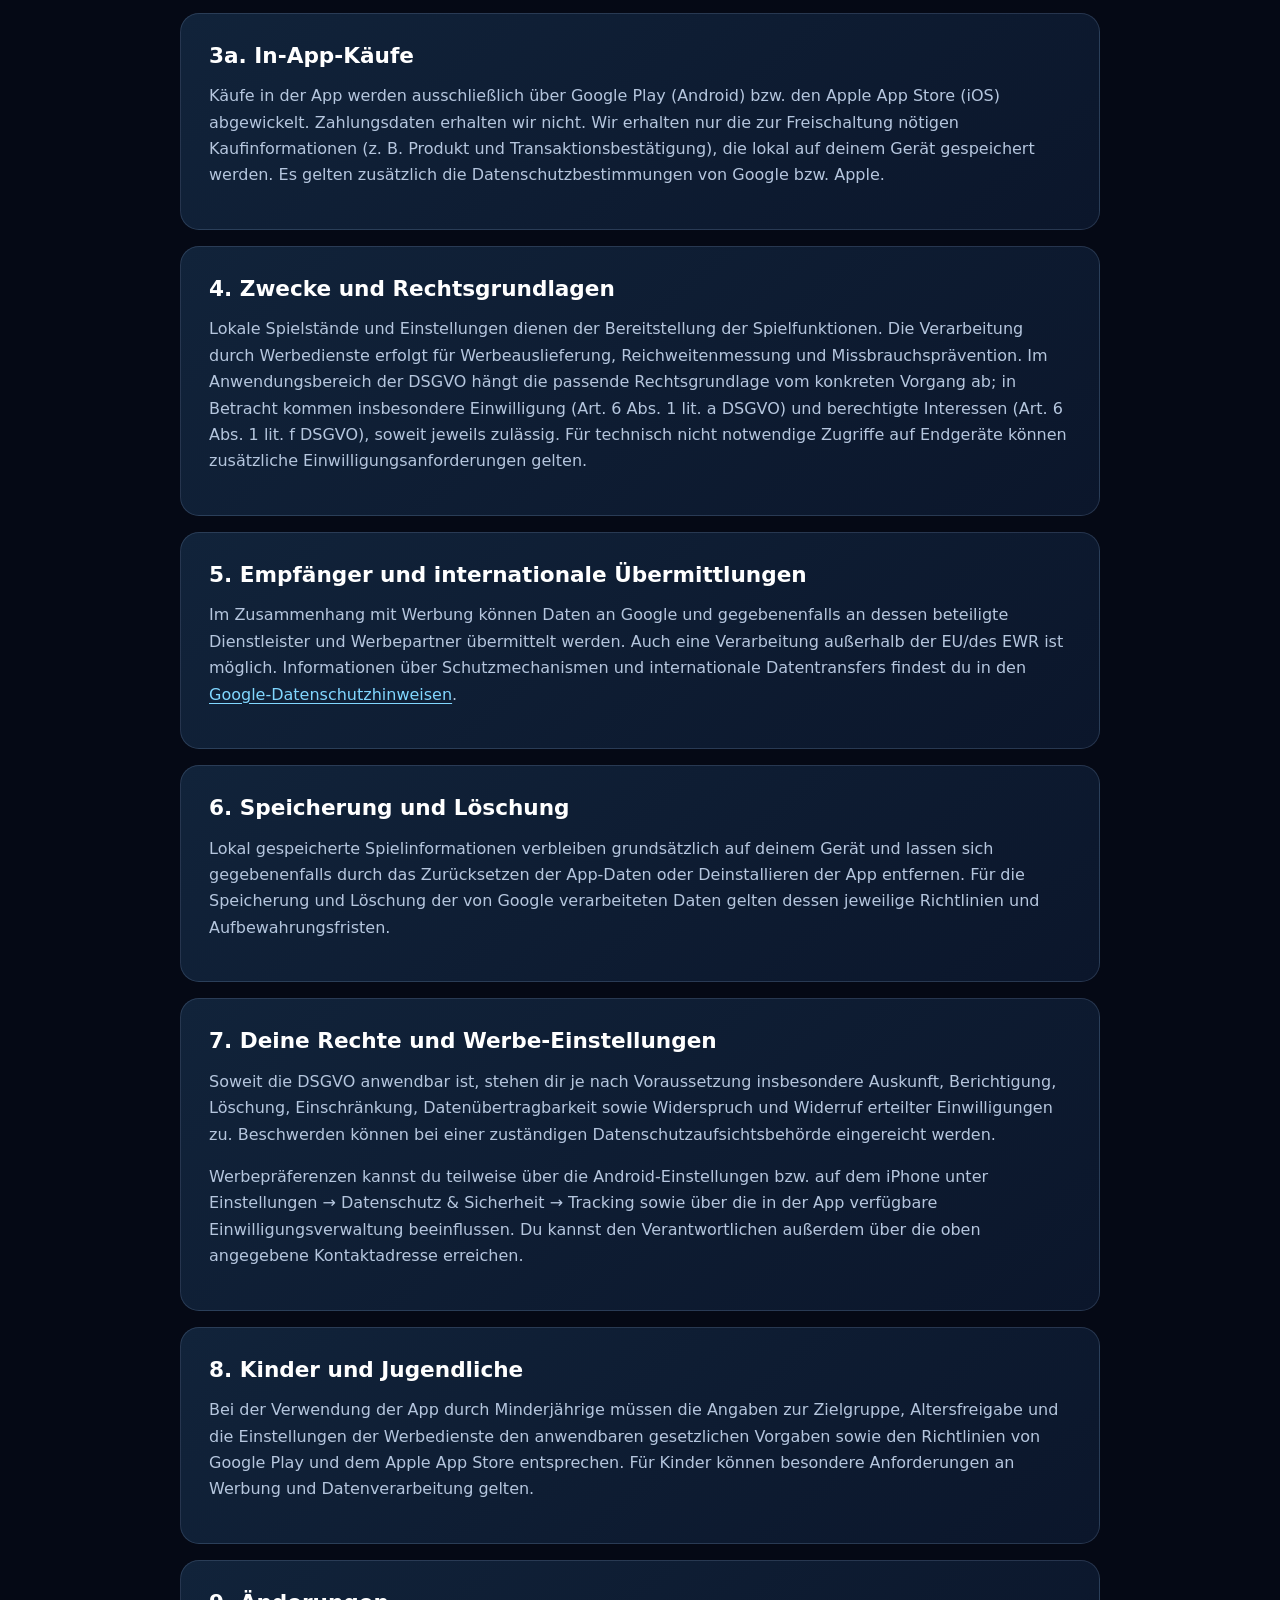
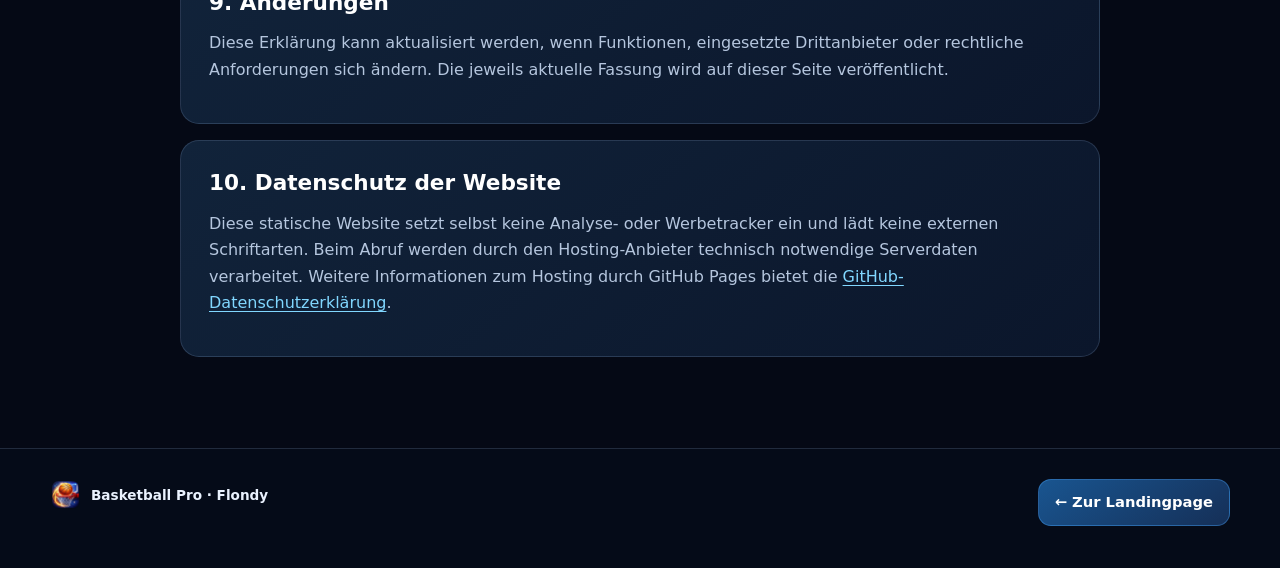
==== commit cab7df60: "Datenschutz: iOS-App, IDFA/ATT und In-App-Käufe über Apple ergänzt" ====
--- a/privacy.html
+++ b/privacy.html
@@ -3,7 +3,7 @@
 <head>
   <meta charset="utf-8"><meta name="viewport" content="width=device-width,initial-scale=1">
   <title>Datenschutzerklärung / Privacy Policy | Basketball Pro</title>
-  <meta name="description" content="Datenschutzerklärung / Privacy Policy für die Android-App Basketball Pro von Flondy.">
+  <meta name="description" content="Datenschutzerklärung / Privacy Policy für die Android- und iOS-App Basketball Pro von Flondy.">
   <meta name="theme-color" content="#050915"><link rel="icon" href="assets/icon.png" type="image/png"><link rel="stylesheet" href="styles.css">
 </head>
 <body>
@@ -16,30 +16,32 @@
 <div class="privacy-head"><p class="eyebrow">BASKETBALL PRO · PRIVACY</p>
   <h1 data-language="de">Datenschutz<span style="color:var(--orange)">erklärung.</span></h1>
   <h1 data-language="en" hidden>Privacy <span style="color:var(--orange)">Policy.</span></h1>
-  <p data-language="de">Informationen zum Datenschutz in der Android-App Basketball Pro (Paket-ID: <code>dev.flondy.Basketball</code>). Stand: 11. Oktober 2026.</p>
-  <p data-language="en" hidden>Data privacy information for the Android app Basketball Pro (package ID: <code>dev.flondy.Basketball</code>). Last updated: October 11, 2026.</p>
+  <p data-language="de">Informationen zum Datenschutz in der App Basketball Pro für Android und iOS (Paket- bzw. Bundle-ID: <code>dev.flondy.Basketball</code>). Stand: 18. Oktober 2026.</p>
+  <p data-language="en" hidden>Data privacy information for the Basketball Pro app on Android and iOS (package/bundle ID: <code>dev.flondy.Basketball</code>). Last updated: October 18, 2026.</p>
 </div>
 <section data-language="de">
  <div class="privacy-card"><h2>1. Verantwortliche Stelle</h2><p>Basketball Pro wird von Flondy, einem unabhängigen App-Entwicklungsprojekt, bereitgestellt.</p><p><strong>Verantwortlich:</strong> Marcel S. / Flondy<br><strong>Postanschrift:</strong> 88605 Meßkirch, Deutschland<br><strong>Kontakt:</strong> <a href="mailto:flondy.dev@gmail.com">flondy.dev@gmail.com</a></p><p>Bitte kontaktiere die verantwortliche Stelle über die angegebene E-Mail-Adresse, wenn du Fragen zur Verarbeitung deiner Daten hast.</p></div>
- <div class="privacy-card"><h2>2. Welche Daten werden verarbeitet?</h2><p>Das Spiel ist ohne Benutzerkonto spielbar. Spielinterne Einstellungen oder Punktestände können lokal auf deinem Gerät gespeichert werden. Die App nutzt Google AdMob zur Darstellung von Anzeigen. Dabei kann Google Daten von deinem Gerät erhalten und verarbeiten.</p><p>Je nach Betriebssystem, Einwilligung, Werbekonfiguration und eingesetzter SDK-Version können insbesondere folgende Daten betroffen sein:</p><ul><li>IP-Adresse und daraus abgeleitete ungefähre Standortinformationen;</li><li>Geräteinformationen (z. B. Modell, Betriebssystemversion, Sprache);</li><li>Werbe-ID (Android Advertising ID), sofern verfügbar und zulässig;</li><li>App- bzw. Werbeinteraktionen, Anzeigenimpressionen und technische Kennungen;</li><li>Diagnose-, Leistungs- und Betrugspräventionsdaten.</li></ul><p>Welche Daten im konkreten Fall übermittelt werden, hängt von der tatsächlichen Integration und Konfiguration von AdMob ab.</p></div>
+ <div class="privacy-card"><h2>2. Welche Daten werden verarbeitet?</h2><p>Das Spiel ist ohne Benutzerkonto spielbar. Spielinterne Einstellungen oder Punktestände können lokal auf deinem Gerät gespeichert werden. Die App nutzt Google AdMob zur Darstellung von Anzeigen. Dabei kann Google Daten von deinem Gerät erhalten und verarbeiten.</p><p>Je nach Betriebssystem, Einwilligung, Werbekonfiguration und eingesetzter SDK-Version können insbesondere folgende Daten betroffen sein:</p><ul><li>IP-Adresse und daraus abgeleitete ungefähre Standortinformationen;</li><li>Geräteinformationen (z. B. Modell, Betriebssystemversion, Sprache);</li><li>Werbe-ID des Geräts (Android Advertising ID bzw. auf iOS die Apple-Werbe-ID IDFA), sofern verfügbar und zulässig – auf iOS nur, wenn du das Tracking über die Abfrage „App Tracking Transparency“ erlaubst;</li><li>App- bzw. Werbeinteraktionen, Anzeigenimpressionen und technische Kennungen;</li><li>Diagnose-, Leistungs- und Betrugspräventionsdaten.</li></ul><p>Welche Daten im konkreten Fall übermittelt werden, hängt von der tatsächlichen Integration und Konfiguration von AdMob ab.</p></div>
  <div class="privacy-card"><h2>3. Google AdMob / Werbung</h2><p>Wir verwenden Google AdMob, um Werbung (unter anderem Interstitial-Anzeigen) in der App bereitzustellen. Anbieter ist Google Ireland Limited, Gordon House, Barrow Street, Dublin 4, Irland; je nach Verarbeitung sind weitere Google-Gesellschaften beteiligt.</p><p>Daten können genutzt werden, um Anzeigen bereitzustellen, ihre Wirkung zu messen, Werbung – soweit zugelassen – zu personalisieren und Missbrauch zu verhindern. Abhängig von Region und Funktionsweise können Einwilligungen erforderlich sein. Bei einer Integration für Nutzer im Europäischen Wirtschaftsraum, im Vereinigten Königreich oder in der Schweiz ist die erforderliche Einwilligungsverwaltung gesondert technisch umzusetzen und zu prüfen.</p><p>Weitere Informationen: <a href="https://policies.google.com/privacy" target="_blank" rel="noopener noreferrer">Datenschutzerklärung von Google</a> und <a href="https://support.google.com/admob/answer/6128543" target="_blank" rel="noopener noreferrer">AdMob-Datenschutzhinweise</a>.</p></div>
+ <div class="privacy-card"><h2>3a. In-App-Käufe</h2><p>Käufe in der App werden ausschließlich über Google Play (Android) bzw. den Apple App Store (iOS) abgewickelt. Zahlungsdaten erhalten wir nicht. Wir erhalten nur die zur Freischaltung nötigen Kaufinformationen (z. B. Produkt und Transaktionsbestätigung), die lokal auf deinem Gerät gespeichert werden. Es gelten zusätzlich die Datenschutzbestimmungen von Google bzw. Apple.</p></div>
  <div class="privacy-card"><h2>4. Zwecke und Rechtsgrundlagen</h2><p>Lokale Spielstände und Einstellungen dienen der Bereitstellung der Spielfunktionen. Die Verarbeitung durch Werbedienste erfolgt für Werbeauslieferung, Reichweitenmessung und Missbrauchsprävention. Im Anwendungsbereich der DSGVO hängt die passende Rechtsgrundlage vom konkreten Vorgang ab; in Betracht kommen insbesondere Einwilligung (Art. 6 Abs. 1 lit. a DSGVO) und berechtigte Interessen (Art. 6 Abs. 1 lit. f DSGVO), soweit jeweils zulässig. Für technisch nicht notwendige Zugriffe auf Endgeräte können zusätzliche Einwilligungsanforderungen gelten.</p></div>
  <div class="privacy-card"><h2>5. Empfänger und internationale Übermittlungen</h2><p>Im Zusammenhang mit Werbung können Daten an Google und gegebenenfalls an dessen beteiligte Dienstleister und Werbepartner übermittelt werden. Auch eine Verarbeitung außerhalb der EU/des EWR ist möglich. Informationen über Schutzmechanismen und internationale Datentransfers findest du in den <a href="https://policies.google.com/privacy" target="_blank" rel="noopener noreferrer">Google-Datenschutzhinweisen</a>.</p></div>
  <div class="privacy-card"><h2>6. Speicherung und Löschung</h2><p>Lokal gespeicherte Spielinformationen verbleiben grundsätzlich auf deinem Gerät und lassen sich gegebenenfalls durch das Zurücksetzen der App-Daten oder Deinstallieren der App entfernen. Für die Speicherung und Löschung der von Google verarbeiteten Daten gelten dessen jeweilige Richtlinien und Aufbewahrungsfristen.</p></div>
- <div class="privacy-card"><h2>7. Deine Rechte und Werbe-Einstellungen</h2><p>Soweit die DSGVO anwendbar ist, stehen dir je nach Voraussetzung insbesondere Auskunft, Berichtigung, Löschung, Einschränkung, Datenübertragbarkeit sowie Widerspruch und Widerruf erteilter Einwilligungen zu. Beschwerden können bei einer zuständigen Datenschutzaufsichtsbehörde eingereicht werden.</p><p>Werbepräferenzen kannst du teilweise über die Android-Einstellungen und gegebenenfalls über eine in der App verfügbare Einwilligungsverwaltung beeinflussen. Du kannst den Verantwortlichen außerdem über die oben angegebene Kontaktadresse erreichen.</p></div>
- <div class="privacy-card"><h2>8. Kinder und Jugendliche</h2><p>Bei der Verwendung der App durch Minderjährige müssen die Angaben zur Zielgruppe, Altersfreigabe und die Einstellungen der Werbedienste den anwendbaren gesetzlichen Vorgaben sowie den Google-Play-Richtlinien entsprechen. Für Kinder können besondere Anforderungen an Werbung und Datenverarbeitung gelten.</p></div>
+ <div class="privacy-card"><h2>7. Deine Rechte und Werbe-Einstellungen</h2><p>Soweit die DSGVO anwendbar ist, stehen dir je nach Voraussetzung insbesondere Auskunft, Berichtigung, Löschung, Einschränkung, Datenübertragbarkeit sowie Widerspruch und Widerruf erteilter Einwilligungen zu. Beschwerden können bei einer zuständigen Datenschutzaufsichtsbehörde eingereicht werden.</p><p>Werbepräferenzen kannst du teilweise über die Android-Einstellungen bzw. auf dem iPhone unter Einstellungen → Datenschutz &amp; Sicherheit → Tracking sowie über die in der App verfügbare Einwilligungsverwaltung beeinflussen. Du kannst den Verantwortlichen außerdem über die oben angegebene Kontaktadresse erreichen.</p></div>
+ <div class="privacy-card"><h2>8. Kinder und Jugendliche</h2><p>Bei der Verwendung der App durch Minderjährige müssen die Angaben zur Zielgruppe, Altersfreigabe und die Einstellungen der Werbedienste den anwendbaren gesetzlichen Vorgaben sowie den Richtlinien von Google Play und dem Apple App Store entsprechen. Für Kinder können besondere Anforderungen an Werbung und Datenverarbeitung gelten.</p></div>
  <div class="privacy-card"><h2>9. Änderungen</h2><p>Diese Erklärung kann aktualisiert werden, wenn Funktionen, eingesetzte Drittanbieter oder rechtliche Anforderungen sich ändern. Die jeweils aktuelle Fassung wird auf dieser Seite veröffentlicht.</p></div>
  <div class="privacy-card"><h2>10. Datenschutz der Website</h2><p>Diese statische Website setzt selbst keine Analyse- oder Werbetracker ein und lädt keine externen Schriftarten. Beim Abruf werden durch den Hosting-Anbieter technisch notwendige Serverdaten verarbeitet. Weitere Informationen zum Hosting durch GitHub Pages bietet die <a href="https://docs.github.com/en/site-policy/privacy-policies/github-general-privacy-statement" target="_blank" rel="noopener noreferrer">GitHub-Datenschutzerklärung</a>.</p></div>
 </section>
 <section data-language="en" hidden>
  <div class="privacy-card"><h2>1. Data controller</h2><p>Basketball Pro is provided by Flondy, an independent app development project.</p><p><strong>Controller:</strong> Marcel S. / Flondy<br><strong>Postal address:</strong> 88605 Meßkirch, Germany<br><strong>Contact:</strong> <a href="mailto:flondy.dev@gmail.com">flondy.dev@gmail.com</a></p><p>Please contact the controller at the listed email address with any privacy questions.</p></div>
- <div class="privacy-card"><h2>2. Information processed</h2><p>The game can be played without creating an account. Game settings and scores may be stored locally on the device. The app uses Google AdMob to display advertisements; in doing so, Google may receive and process device-related information.</p><p>Depending on the operating system, permissions, advertising configuration and SDK version, data may include:</p><ul><li>IP address and approximate location derived from it;</li><li>Device information (such as model, OS version and language);</li><li>Android Advertising ID where available and permitted;</li><li>Ad interactions, impressions and technical identifiers;</li><li>Diagnostics, performance and fraud-prevention data.</li></ul><p>The actual information transferred depends on the installed AdMob SDK and its configuration.</p></div>
+ <div class="privacy-card"><h2>2. Information processed</h2><p>The game can be played without creating an account. Game settings and scores may be stored locally on the device. The app uses Google AdMob to display advertisements; in doing so, Google may receive and process device-related information.</p><p>Depending on the operating system, permissions, advertising configuration and SDK version, data may include:</p><ul><li>IP address and approximate location derived from it;</li><li>Device information (such as model, OS version and language);</li><li>The device advertising ID (Android Advertising ID, or on iOS the Apple Identifier for Advertisers, IDFA) where available and permitted – on iOS only if you allow tracking in the App Tracking Transparency prompt;</li><li>Ad interactions, impressions and technical identifiers;</li><li>Diagnostics, performance and fraud-prevention data.</li></ul><p>The actual information transferred depends on the installed AdMob SDK and its configuration.</p></div>
  <div class="privacy-card"><h2>3. Google AdMob / advertising</h2><p>We use Google AdMob to display ads, including interstitial ads. A provider is Google Ireland Limited, Gordon House, Barrow Street, Dublin 4, Ireland; other Google entities may be involved in certain processing activities.</p><p>Information may be used to serve ads, measure performance, personalize ads where permitted and prevent fraud. Consent may be required depending on the country and processing activity. The app's actual consent implementation for relevant regions must be separately configured and verified.</p><p>See <a href="https://policies.google.com/privacy" target="_blank" rel="noopener noreferrer">Google Privacy Policy</a> and <a href="https://support.google.com/admob/answer/6128543" target="_blank" rel="noopener noreferrer">AdMob privacy information</a>.</p></div>
+ <div class="privacy-card"><h2>3a. In-app purchases</h2><p>Purchases are processed exclusively by Google Play (Android) or the Apple App Store (iOS). We never receive payment data; we only receive the purchase information needed to unlock items (such as the product and transaction confirmation), which is stored locally on your device. Google's or Apple's privacy policies also apply.</p></div>
  <div class="privacy-card"><h2>4. Purposes and legal bases</h2><p>Local scores and settings support game functionality. Advertising services process data to serve and measure ads and help prevent abuse. Where the GDPR applies, the legal basis depends on the specific processing activity and may include consent (Art. 6(1)(a) GDPR) or legitimate interests (Art. 6(1)(f) GDPR), where appropriate. Separate consent rules may apply to non-essential access to devices.</p></div>
  <div class="privacy-card"><h2>5. Recipients and international transfers</h2><p>Advertising-related data may be shared with Google and, where applicable, relevant service providers and advertising partners. Data may be processed outside the EU/EEA. For information on applicable protections, please consult the <a href="https://policies.google.com/privacy" target="_blank" rel="noopener noreferrer">Google Privacy Policy</a>.</p></div>
  <div class="privacy-card"><h2>6. Retention and deletion</h2><p>Locally stored game information generally remains on your device and can usually be removed by clearing the app's data or uninstalling it. Google's own retention and deletion policies govern data it processes.</p></div>
- <div class="privacy-card"><h2>7. Your rights and advertising choices</h2><p>Where the GDPR applies and relevant conditions are met, you may have rights of access, correction, deletion, restriction, portability, objection and withdrawal of consent. You may also complain to a competent supervisory authority.</p><p>Some advertising settings can be controlled in Android settings and, where implemented, through the app's consent settings. You can also contact the controller using the contact details above.</p></div>
- <div class="privacy-card"><h2>8. Children and minors</h2><p>When minors use the app, audience declarations, age ratings and advertising settings must follow applicable laws and Google Play policies. Additional restrictions can apply to advertising and data processing relating to children.</p></div>
+ <div class="privacy-card"><h2>7. Your rights and advertising choices</h2><p>Where the GDPR applies and relevant conditions are met, you may have rights of access, correction, deletion, restriction, portability, objection and withdrawal of consent. You may also complain to a competent supervisory authority.</p><p>Some advertising settings can be controlled in Android settings, on iPhone under Settings → Privacy &amp; Security → Tracking, and through the app's consent settings. You can also contact the controller using the contact details above.</p></div>
+ <div class="privacy-card"><h2>8. Children and minors</h2><p>When minors use the app, audience declarations, age ratings and advertising settings must follow applicable laws and Google Play and Apple App Store policies. Additional restrictions can apply to advertising and data processing relating to children.</p></div>
  <div class="privacy-card"><h2>9. Changes</h2><p>This Privacy Policy may be updated when features, third-party services or applicable regulations change. The latest version will be published here.</p></div>
  <div class="privacy-card"><h2>10. Website privacy</h2><p>This static website does not embed analytics or advertising trackers or load external font services. The hosting provider may process technical server access information. See <a href="https://docs.github.com/en/site-policy/privacy-policies/github-general-privacy-statement" target="_blank" rel="noopener noreferrer">GitHub's Privacy Statement</a> for GitHub Pages.</p></div>
 </section>
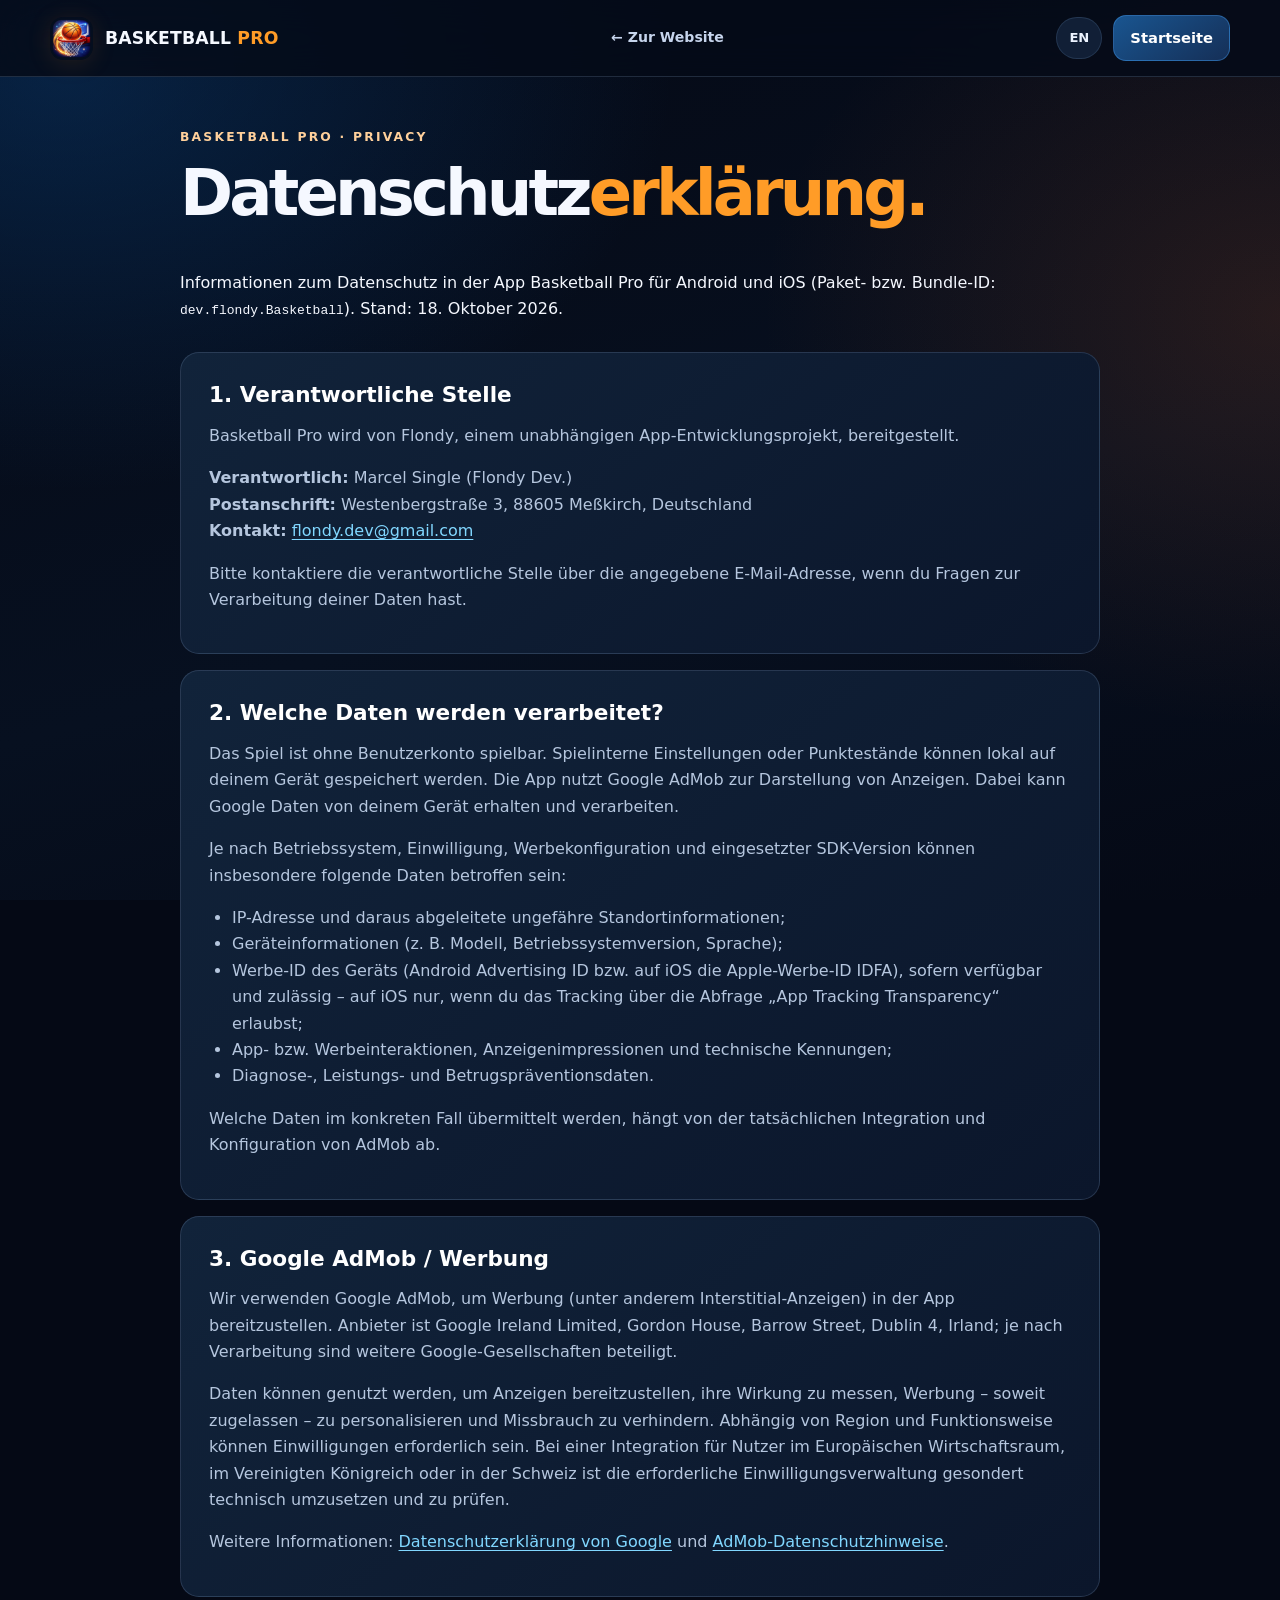
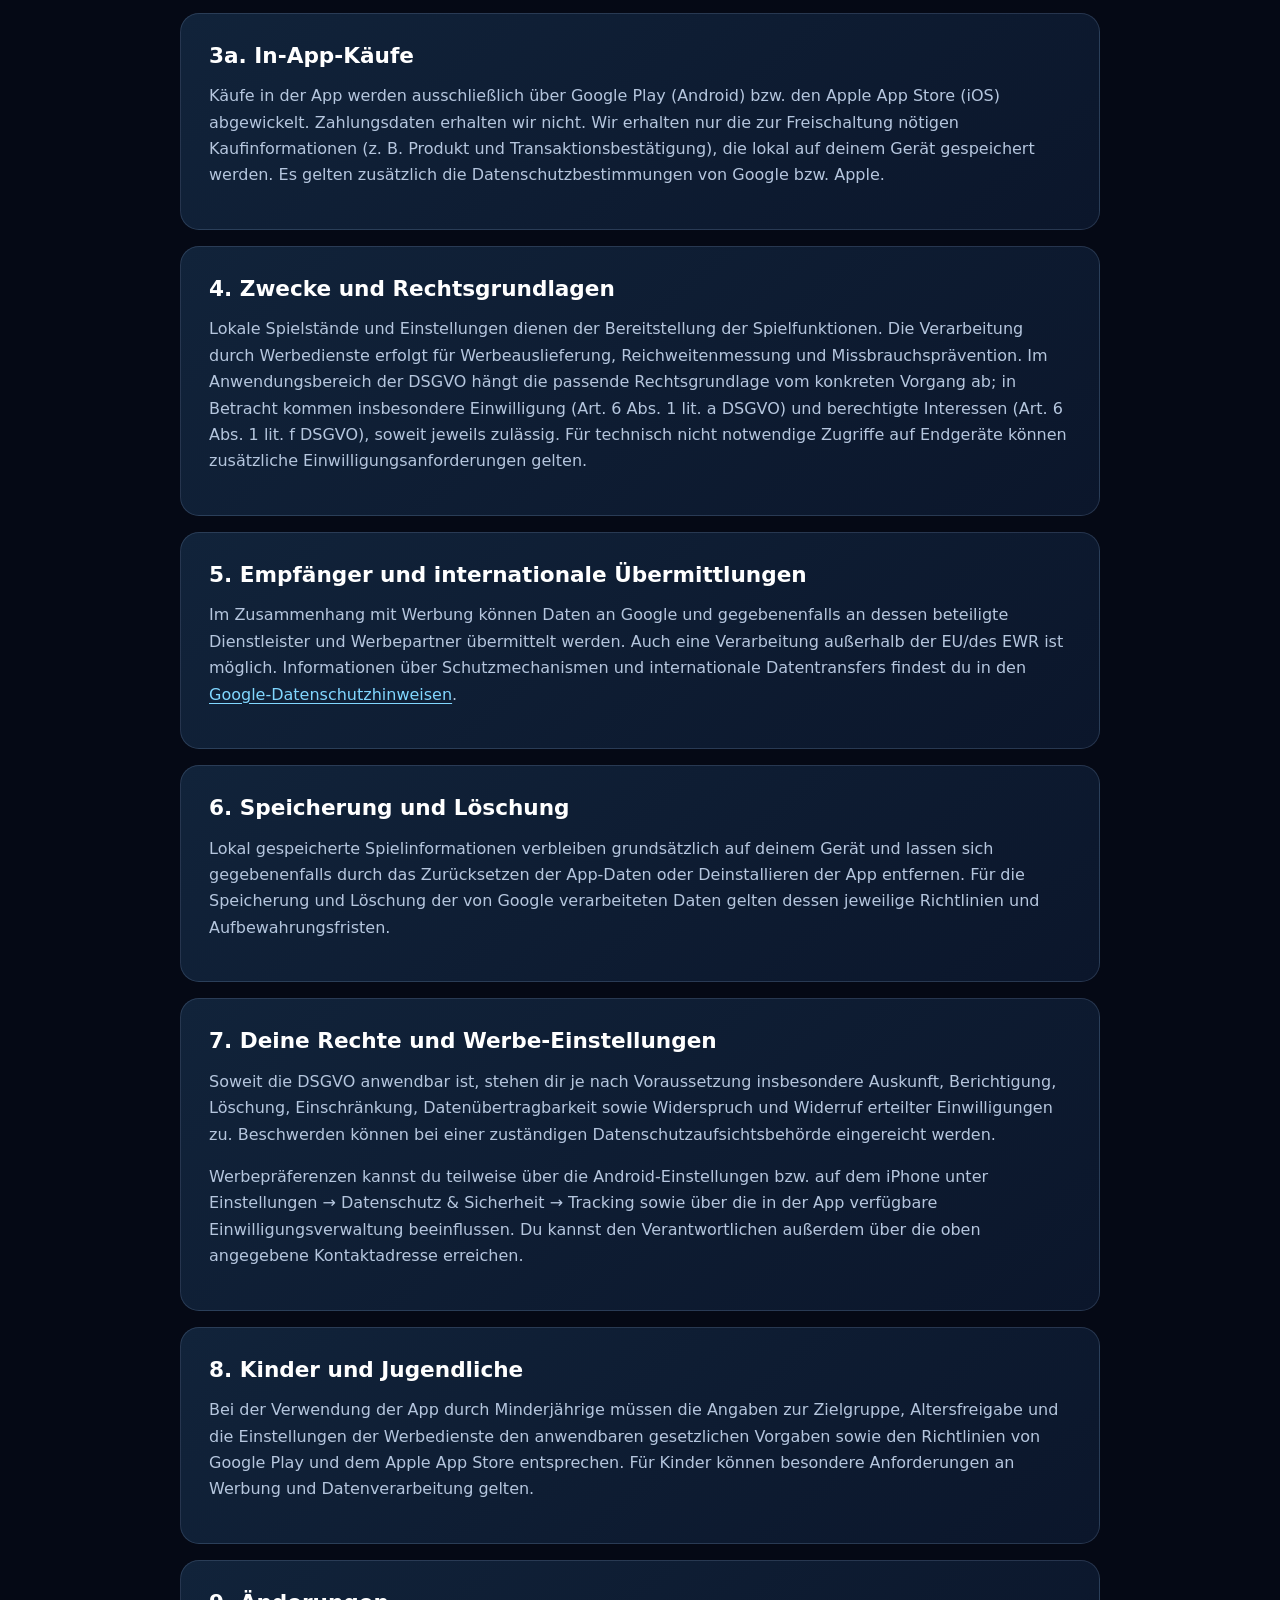
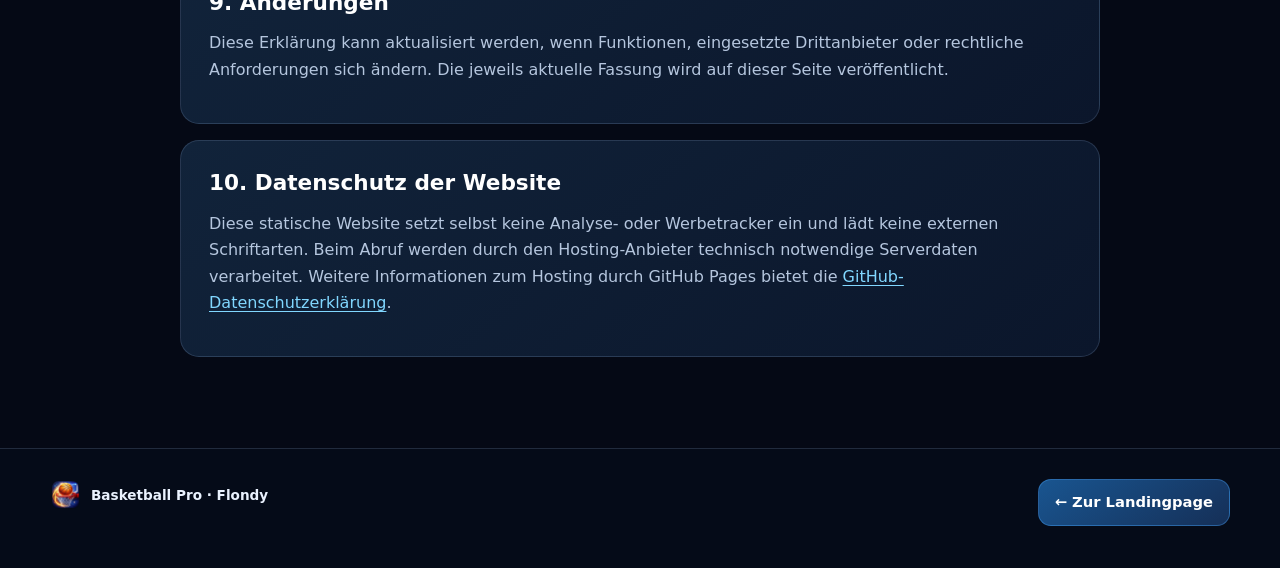
==== commit 9a347e61: "Datenschutz: vollständiger Name und Anschrift" ====
--- a/privacy.html
+++ b/privacy.html
@@ -20,7 +20,7 @@
   <p data-language="en" hidden>Data privacy information for the Basketball Pro app on Android and iOS (package/bundle ID: <code>dev.flondy.Basketball</code>). Last updated: October 18, 2026.</p>
 </div>
 <section data-language="de">
- <div class="privacy-card"><h2>1. Verantwortliche Stelle</h2><p>Basketball Pro wird von Flondy, einem unabhängigen App-Entwicklungsprojekt, bereitgestellt.</p><p><strong>Verantwortlich:</strong> Marcel S. / Flondy<br><strong>Postanschrift:</strong> 88605 Meßkirch, Deutschland<br><strong>Kontakt:</strong> <a href="mailto:flondy.dev@gmail.com">flondy.dev@gmail.com</a></p><p>Bitte kontaktiere die verantwortliche Stelle über die angegebene E-Mail-Adresse, wenn du Fragen zur Verarbeitung deiner Daten hast.</p></div>
+ <div class="privacy-card"><h2>1. Verantwortliche Stelle</h2><p>Basketball Pro wird von Flondy, einem unabhängigen App-Entwicklungsprojekt, bereitgestellt.</p><p><strong>Verantwortlich:</strong> Marcel Single (Flondy Dev.)<br><strong>Postanschrift:</strong> Westenbergstraße 3, 88605 Meßkirch, Deutschland<br><strong>Kontakt:</strong> <a href="mailto:flondy.dev@gmail.com">flondy.dev@gmail.com</a></p><p>Bitte kontaktiere die verantwortliche Stelle über die angegebene E-Mail-Adresse, wenn du Fragen zur Verarbeitung deiner Daten hast.</p></div>
  <div class="privacy-card"><h2>2. Welche Daten werden verarbeitet?</h2><p>Das Spiel ist ohne Benutzerkonto spielbar. Spielinterne Einstellungen oder Punktestände können lokal auf deinem Gerät gespeichert werden. Die App nutzt Google AdMob zur Darstellung von Anzeigen. Dabei kann Google Daten von deinem Gerät erhalten und verarbeiten.</p><p>Je nach Betriebssystem, Einwilligung, Werbekonfiguration und eingesetzter SDK-Version können insbesondere folgende Daten betroffen sein:</p><ul><li>IP-Adresse und daraus abgeleitete ungefähre Standortinformationen;</li><li>Geräteinformationen (z. B. Modell, Betriebssystemversion, Sprache);</li><li>Werbe-ID des Geräts (Android Advertising ID bzw. auf iOS die Apple-Werbe-ID IDFA), sofern verfügbar und zulässig – auf iOS nur, wenn du das Tracking über die Abfrage „App Tracking Transparency“ erlaubst;</li><li>App- bzw. Werbeinteraktionen, Anzeigenimpressionen und technische Kennungen;</li><li>Diagnose-, Leistungs- und Betrugspräventionsdaten.</li></ul><p>Welche Daten im konkreten Fall übermittelt werden, hängt von der tatsächlichen Integration und Konfiguration von AdMob ab.</p></div>
  <div class="privacy-card"><h2>3. Google AdMob / Werbung</h2><p>Wir verwenden Google AdMob, um Werbung (unter anderem Interstitial-Anzeigen) in der App bereitzustellen. Anbieter ist Google Ireland Limited, Gordon House, Barrow Street, Dublin 4, Irland; je nach Verarbeitung sind weitere Google-Gesellschaften beteiligt.</p><p>Daten können genutzt werden, um Anzeigen bereitzustellen, ihre Wirkung zu messen, Werbung – soweit zugelassen – zu personalisieren und Missbrauch zu verhindern. Abhängig von Region und Funktionsweise können Einwilligungen erforderlich sein. Bei einer Integration für Nutzer im Europäischen Wirtschaftsraum, im Vereinigten Königreich oder in der Schweiz ist die erforderliche Einwilligungsverwaltung gesondert technisch umzusetzen und zu prüfen.</p><p>Weitere Informationen: <a href="https://policies.google.com/privacy" target="_blank" rel="noopener noreferrer">Datenschutzerklärung von Google</a> und <a href="https://support.google.com/admob/answer/6128543" target="_blank" rel="noopener noreferrer">AdMob-Datenschutzhinweise</a>.</p></div>
  <div class="privacy-card"><h2>3a. In-App-Käufe</h2><p>Käufe in der App werden ausschließlich über Google Play (Android) bzw. den Apple App Store (iOS) abgewickelt. Zahlungsdaten erhalten wir nicht. Wir erhalten nur die zur Freischaltung nötigen Kaufinformationen (z. B. Produkt und Transaktionsbestätigung), die lokal auf deinem Gerät gespeichert werden. Es gelten zusätzlich die Datenschutzbestimmungen von Google bzw. Apple.</p></div>
@@ -33,7 +33,7 @@
  <div class="privacy-card"><h2>10. Datenschutz der Website</h2><p>Diese statische Website setzt selbst keine Analyse- oder Werbetracker ein und lädt keine externen Schriftarten. Beim Abruf werden durch den Hosting-Anbieter technisch notwendige Serverdaten verarbeitet. Weitere Informationen zum Hosting durch GitHub Pages bietet die <a href="https://docs.github.com/en/site-policy/privacy-policies/github-general-privacy-statement" target="_blank" rel="noopener noreferrer">GitHub-Datenschutzerklärung</a>.</p></div>
 </section>
 <section data-language="en" hidden>
- <div class="privacy-card"><h2>1. Data controller</h2><p>Basketball Pro is provided by Flondy, an independent app development project.</p><p><strong>Controller:</strong> Marcel S. / Flondy<br><strong>Postal address:</strong> 88605 Meßkirch, Germany<br><strong>Contact:</strong> <a href="mailto:flondy.dev@gmail.com">flondy.dev@gmail.com</a></p><p>Please contact the controller at the listed email address with any privacy questions.</p></div>
+ <div class="privacy-card"><h2>1. Data controller</h2><p>Basketball Pro is provided by Flondy, an independent app development project.</p><p><strong>Controller:</strong> Marcel Single (Flondy Dev.)<br><strong>Postal address:</strong> Westenbergstraße 3, 88605 Meßkirch, Germany<br><strong>Contact:</strong> <a href="mailto:flondy.dev@gmail.com">flondy.dev@gmail.com</a></p><p>Please contact the controller at the listed email address with any privacy questions.</p></div>
  <div class="privacy-card"><h2>2. Information processed</h2><p>The game can be played without creating an account. Game settings and scores may be stored locally on the device. The app uses Google AdMob to display advertisements; in doing so, Google may receive and process device-related information.</p><p>Depending on the operating system, permissions, advertising configuration and SDK version, data may include:</p><ul><li>IP address and approximate location derived from it;</li><li>Device information (such as model, OS version and language);</li><li>The device advertising ID (Android Advertising ID, or on iOS the Apple Identifier for Advertisers, IDFA) where available and permitted – on iOS only if you allow tracking in the App Tracking Transparency prompt;</li><li>Ad interactions, impressions and technical identifiers;</li><li>Diagnostics, performance and fraud-prevention data.</li></ul><p>The actual information transferred depends on the installed AdMob SDK and its configuration.</p></div>
  <div class="privacy-card"><h2>3. Google AdMob / advertising</h2><p>We use Google AdMob to display ads, including interstitial ads. A provider is Google Ireland Limited, Gordon House, Barrow Street, Dublin 4, Ireland; other Google entities may be involved in certain processing activities.</p><p>Information may be used to serve ads, measure performance, personalize ads where permitted and prevent fraud. Consent may be required depending on the country and processing activity. The app's actual consent implementation for relevant regions must be separately configured and verified.</p><p>See <a href="https://policies.google.com/privacy" target="_blank" rel="noopener noreferrer">Google Privacy Policy</a> and <a href="https://support.google.com/admob/answer/6128543" target="_blank" rel="noopener noreferrer">AdMob privacy information</a>.</p></div>
  <div class="privacy-card"><h2>3a. In-app purchases</h2><p>Purchases are processed exclusively by Google Play (Android) or the Apple App Store (iOS). We never receive payment data; we only receive the purchase information needed to unlock items (such as the product and transaction confirmation), which is stored locally on your device. Google's or Apple's privacy policies also apply.</p></div>
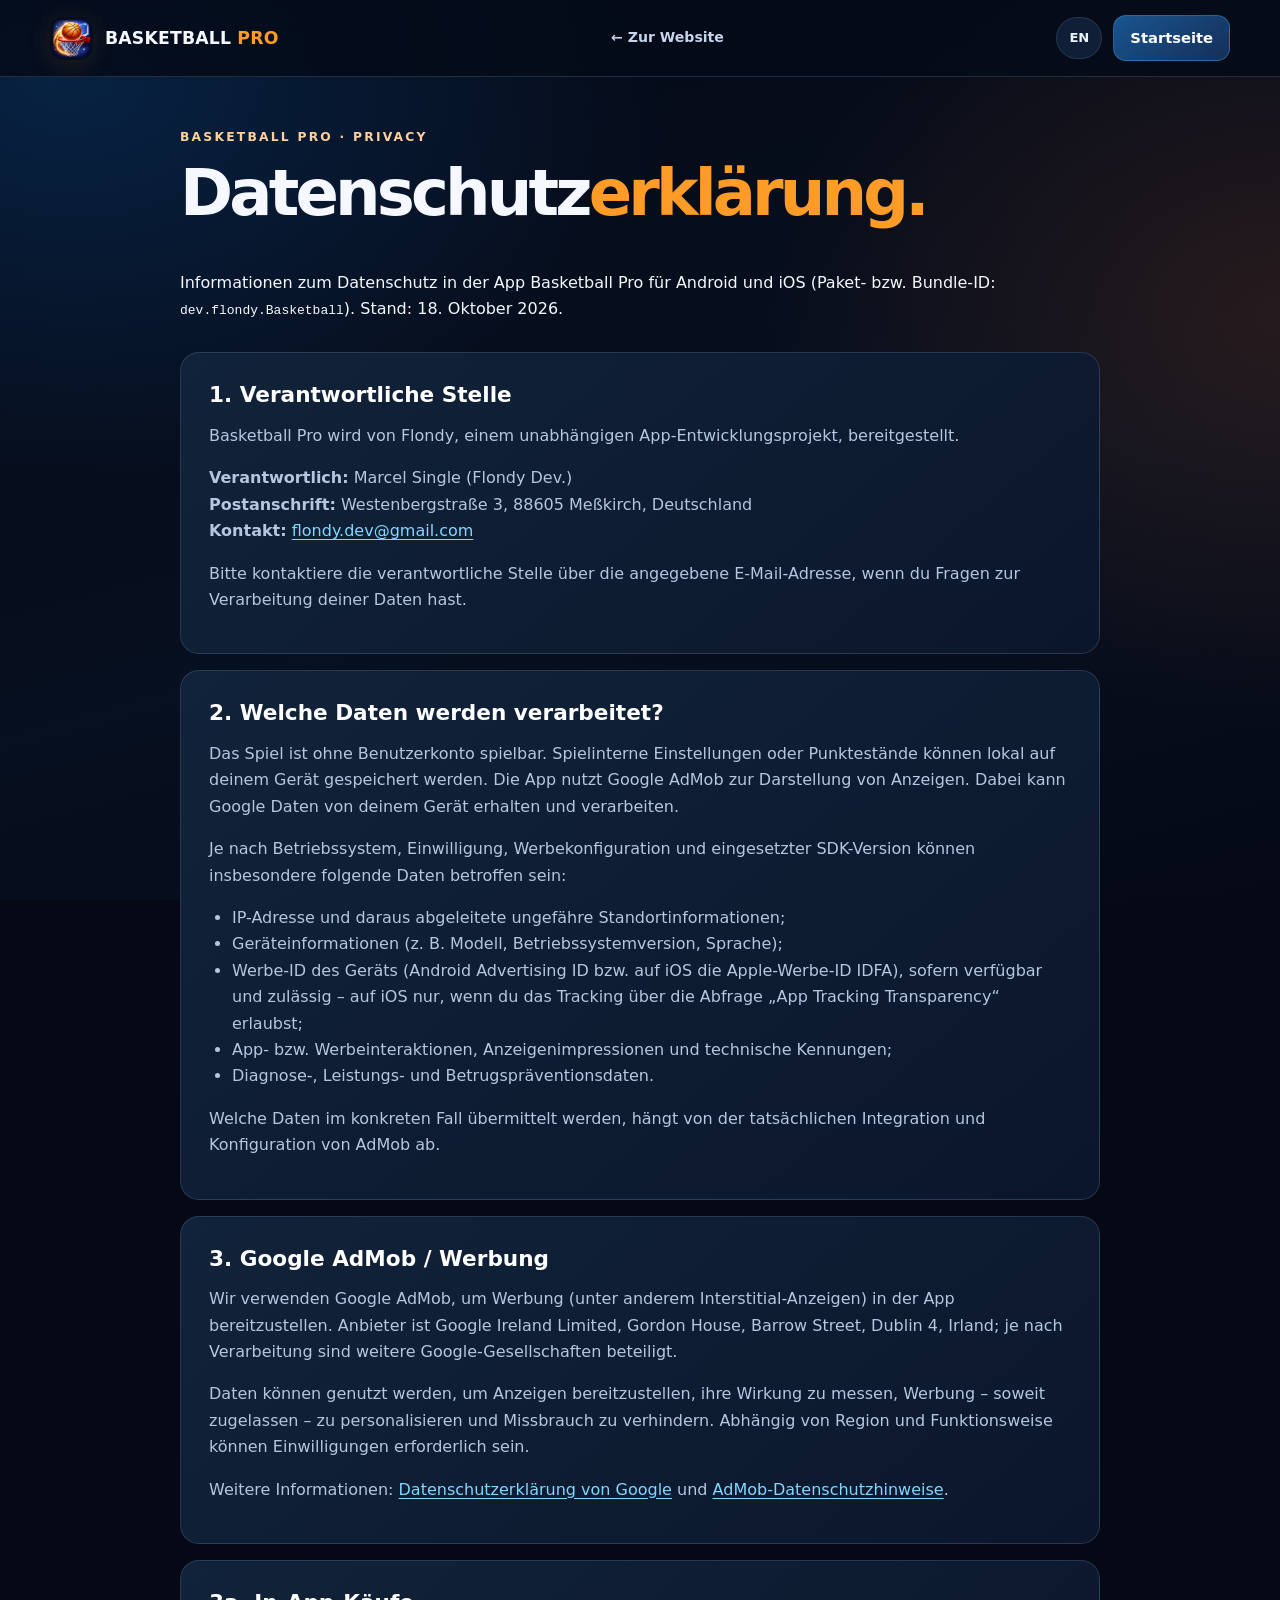
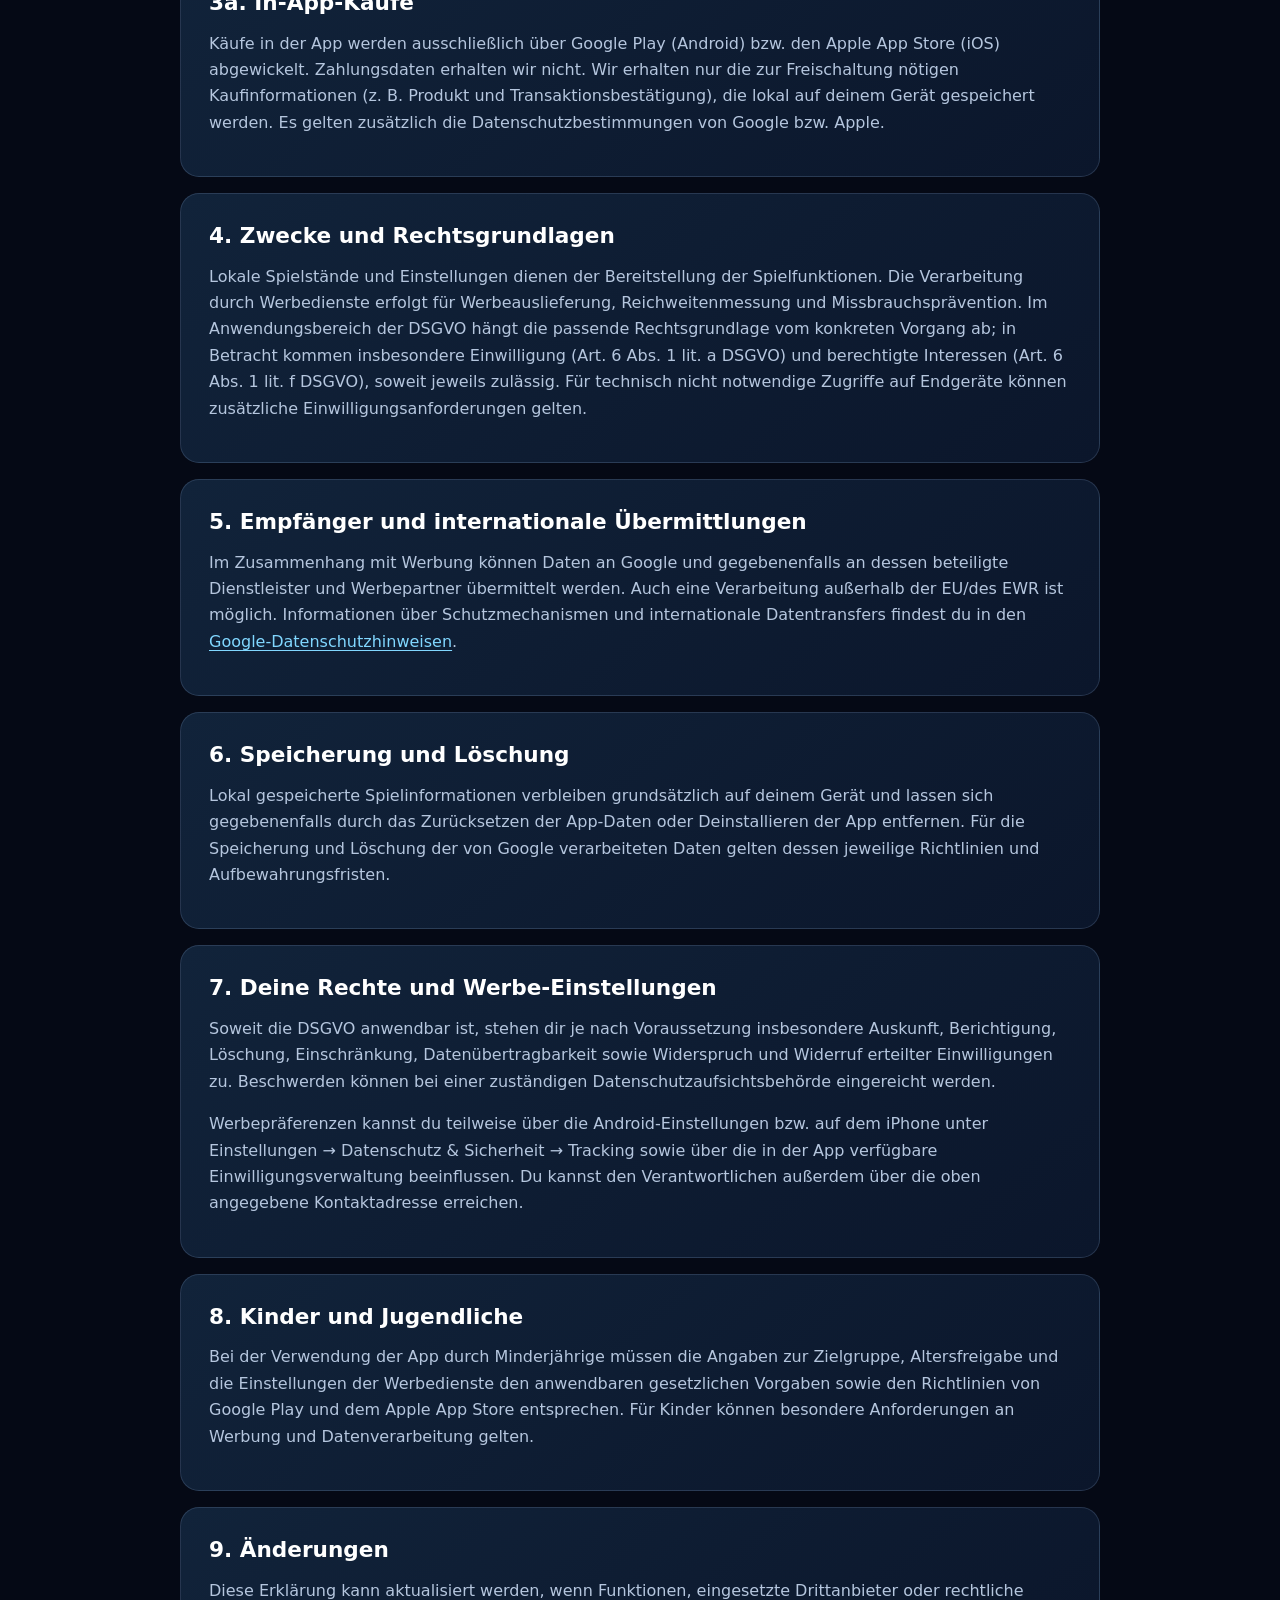
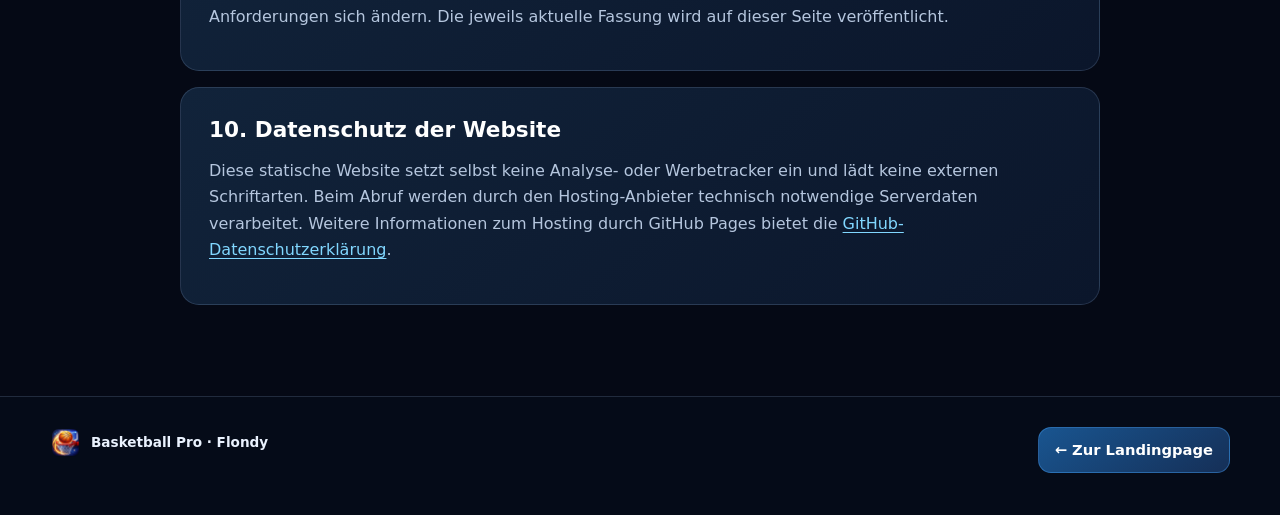
==== commit 53467f83: "Datenschutz: Entwurfshinweise entfernen" ====
--- a/privacy.html
+++ b/privacy.html
@@ -22,7 +22,7 @@
 <section data-language="de">
  <div class="privacy-card"><h2>1. Verantwortliche Stelle</h2><p>Basketball Pro wird von Flondy, einem unabhängigen App-Entwicklungsprojekt, bereitgestellt.</p><p><strong>Verantwortlich:</strong> Marcel Single (Flondy Dev.)<br><strong>Postanschrift:</strong> Westenbergstraße 3, 88605 Meßkirch, Deutschland<br><strong>Kontakt:</strong> <a href="mailto:flondy.dev@gmail.com">flondy.dev@gmail.com</a></p><p>Bitte kontaktiere die verantwortliche Stelle über die angegebene E-Mail-Adresse, wenn du Fragen zur Verarbeitung deiner Daten hast.</p></div>
  <div class="privacy-card"><h2>2. Welche Daten werden verarbeitet?</h2><p>Das Spiel ist ohne Benutzerkonto spielbar. Spielinterne Einstellungen oder Punktestände können lokal auf deinem Gerät gespeichert werden. Die App nutzt Google AdMob zur Darstellung von Anzeigen. Dabei kann Google Daten von deinem Gerät erhalten und verarbeiten.</p><p>Je nach Betriebssystem, Einwilligung, Werbekonfiguration und eingesetzter SDK-Version können insbesondere folgende Daten betroffen sein:</p><ul><li>IP-Adresse und daraus abgeleitete ungefähre Standortinformationen;</li><li>Geräteinformationen (z. B. Modell, Betriebssystemversion, Sprache);</li><li>Werbe-ID des Geräts (Android Advertising ID bzw. auf iOS die Apple-Werbe-ID IDFA), sofern verfügbar und zulässig – auf iOS nur, wenn du das Tracking über die Abfrage „App Tracking Transparency“ erlaubst;</li><li>App- bzw. Werbeinteraktionen, Anzeigenimpressionen und technische Kennungen;</li><li>Diagnose-, Leistungs- und Betrugspräventionsdaten.</li></ul><p>Welche Daten im konkreten Fall übermittelt werden, hängt von der tatsächlichen Integration und Konfiguration von AdMob ab.</p></div>
- <div class="privacy-card"><h2>3. Google AdMob / Werbung</h2><p>Wir verwenden Google AdMob, um Werbung (unter anderem Interstitial-Anzeigen) in der App bereitzustellen. Anbieter ist Google Ireland Limited, Gordon House, Barrow Street, Dublin 4, Irland; je nach Verarbeitung sind weitere Google-Gesellschaften beteiligt.</p><p>Daten können genutzt werden, um Anzeigen bereitzustellen, ihre Wirkung zu messen, Werbung – soweit zugelassen – zu personalisieren und Missbrauch zu verhindern. Abhängig von Region und Funktionsweise können Einwilligungen erforderlich sein. Bei einer Integration für Nutzer im Europäischen Wirtschaftsraum, im Vereinigten Königreich oder in der Schweiz ist die erforderliche Einwilligungsverwaltung gesondert technisch umzusetzen und zu prüfen.</p><p>Weitere Informationen: <a href="https://policies.google.com/privacy" target="_blank" rel="noopener noreferrer">Datenschutzerklärung von Google</a> und <a href="https://support.google.com/admob/answer/6128543" target="_blank" rel="noopener noreferrer">AdMob-Datenschutzhinweise</a>.</p></div>
+ <div class="privacy-card"><h2>3. Google AdMob / Werbung</h2><p>Wir verwenden Google AdMob, um Werbung (unter anderem Interstitial-Anzeigen) in der App bereitzustellen. Anbieter ist Google Ireland Limited, Gordon House, Barrow Street, Dublin 4, Irland; je nach Verarbeitung sind weitere Google-Gesellschaften beteiligt.</p><p>Daten können genutzt werden, um Anzeigen bereitzustellen, ihre Wirkung zu messen, Werbung – soweit zugelassen – zu personalisieren und Missbrauch zu verhindern. Abhängig von Region und Funktionsweise können Einwilligungen erforderlich sein.</p><p>Weitere Informationen: <a href="https://policies.google.com/privacy" target="_blank" rel="noopener noreferrer">Datenschutzerklärung von Google</a> und <a href="https://support.google.com/admob/answer/6128543" target="_blank" rel="noopener noreferrer">AdMob-Datenschutzhinweise</a>.</p></div>
  <div class="privacy-card"><h2>3a. In-App-Käufe</h2><p>Käufe in der App werden ausschließlich über Google Play (Android) bzw. den Apple App Store (iOS) abgewickelt. Zahlungsdaten erhalten wir nicht. Wir erhalten nur die zur Freischaltung nötigen Kaufinformationen (z. B. Produkt und Transaktionsbestätigung), die lokal auf deinem Gerät gespeichert werden. Es gelten zusätzlich die Datenschutzbestimmungen von Google bzw. Apple.</p></div>
  <div class="privacy-card"><h2>4. Zwecke und Rechtsgrundlagen</h2><p>Lokale Spielstände und Einstellungen dienen der Bereitstellung der Spielfunktionen. Die Verarbeitung durch Werbedienste erfolgt für Werbeauslieferung, Reichweitenmessung und Missbrauchsprävention. Im Anwendungsbereich der DSGVO hängt die passende Rechtsgrundlage vom konkreten Vorgang ab; in Betracht kommen insbesondere Einwilligung (Art. 6 Abs. 1 lit. a DSGVO) und berechtigte Interessen (Art. 6 Abs. 1 lit. f DSGVO), soweit jeweils zulässig. Für technisch nicht notwendige Zugriffe auf Endgeräte können zusätzliche Einwilligungsanforderungen gelten.</p></div>
  <div class="privacy-card"><h2>5. Empfänger und internationale Übermittlungen</h2><p>Im Zusammenhang mit Werbung können Daten an Google und gegebenenfalls an dessen beteiligte Dienstleister und Werbepartner übermittelt werden. Auch eine Verarbeitung außerhalb der EU/des EWR ist möglich. Informationen über Schutzmechanismen und internationale Datentransfers findest du in den <a href="https://policies.google.com/privacy" target="_blank" rel="noopener noreferrer">Google-Datenschutzhinweisen</a>.</p></div>
@@ -35,7 +35,7 @@
 <section data-language="en" hidden>
  <div class="privacy-card"><h2>1. Data controller</h2><p>Basketball Pro is provided by Flondy, an independent app development project.</p><p><strong>Controller:</strong> Marcel Single (Flondy Dev.)<br><strong>Postal address:</strong> Westenbergstraße 3, 88605 Meßkirch, Germany<br><strong>Contact:</strong> <a href="mailto:flondy.dev@gmail.com">flondy.dev@gmail.com</a></p><p>Please contact the controller at the listed email address with any privacy questions.</p></div>
  <div class="privacy-card"><h2>2. Information processed</h2><p>The game can be played without creating an account. Game settings and scores may be stored locally on the device. The app uses Google AdMob to display advertisements; in doing so, Google may receive and process device-related information.</p><p>Depending on the operating system, permissions, advertising configuration and SDK version, data may include:</p><ul><li>IP address and approximate location derived from it;</li><li>Device information (such as model, OS version and language);</li><li>The device advertising ID (Android Advertising ID, or on iOS the Apple Identifier for Advertisers, IDFA) where available and permitted – on iOS only if you allow tracking in the App Tracking Transparency prompt;</li><li>Ad interactions, impressions and technical identifiers;</li><li>Diagnostics, performance and fraud-prevention data.</li></ul><p>The actual information transferred depends on the installed AdMob SDK and its configuration.</p></div>
- <div class="privacy-card"><h2>3. Google AdMob / advertising</h2><p>We use Google AdMob to display ads, including interstitial ads. A provider is Google Ireland Limited, Gordon House, Barrow Street, Dublin 4, Ireland; other Google entities may be involved in certain processing activities.</p><p>Information may be used to serve ads, measure performance, personalize ads where permitted and prevent fraud. Consent may be required depending on the country and processing activity. The app's actual consent implementation for relevant regions must be separately configured and verified.</p><p>See <a href="https://policies.google.com/privacy" target="_blank" rel="noopener noreferrer">Google Privacy Policy</a> and <a href="https://support.google.com/admob/answer/6128543" target="_blank" rel="noopener noreferrer">AdMob privacy information</a>.</p></div>
+ <div class="privacy-card"><h2>3. Google AdMob / advertising</h2><p>We use Google AdMob to display ads, including interstitial ads. A provider is Google Ireland Limited, Gordon House, Barrow Street, Dublin 4, Ireland; other Google entities may be involved in certain processing activities.</p><p>Information may be used to serve ads, measure performance, personalize ads where permitted and prevent fraud. Consent may be required depending on the country and processing activity.</p><p>See <a href="https://policies.google.com/privacy" target="_blank" rel="noopener noreferrer">Google Privacy Policy</a> and <a href="https://support.google.com/admob/answer/6128543" target="_blank" rel="noopener noreferrer">AdMob privacy information</a>.</p></div>
  <div class="privacy-card"><h2>3a. In-app purchases</h2><p>Purchases are processed exclusively by Google Play (Android) or the Apple App Store (iOS). We never receive payment data; we only receive the purchase information needed to unlock items (such as the product and transaction confirmation), which is stored locally on your device. Google's or Apple's privacy policies also apply.</p></div>
  <div class="privacy-card"><h2>4. Purposes and legal bases</h2><p>Local scores and settings support game functionality. Advertising services process data to serve and measure ads and help prevent abuse. Where the GDPR applies, the legal basis depends on the specific processing activity and may include consent (Art. 6(1)(a) GDPR) or legitimate interests (Art. 6(1)(f) GDPR), where appropriate. Separate consent rules may apply to non-essential access to devices.</p></div>
  <div class="privacy-card"><h2>5. Recipients and international transfers</h2><p>Advertising-related data may be shared with Google and, where applicable, relevant service providers and advertising partners. Data may be processed outside the EU/EEA. For information on applicable protections, please consult the <a href="https://policies.google.com/privacy" target="_blank" rel="noopener noreferrer">Google Privacy Policy</a>.</p></div>
